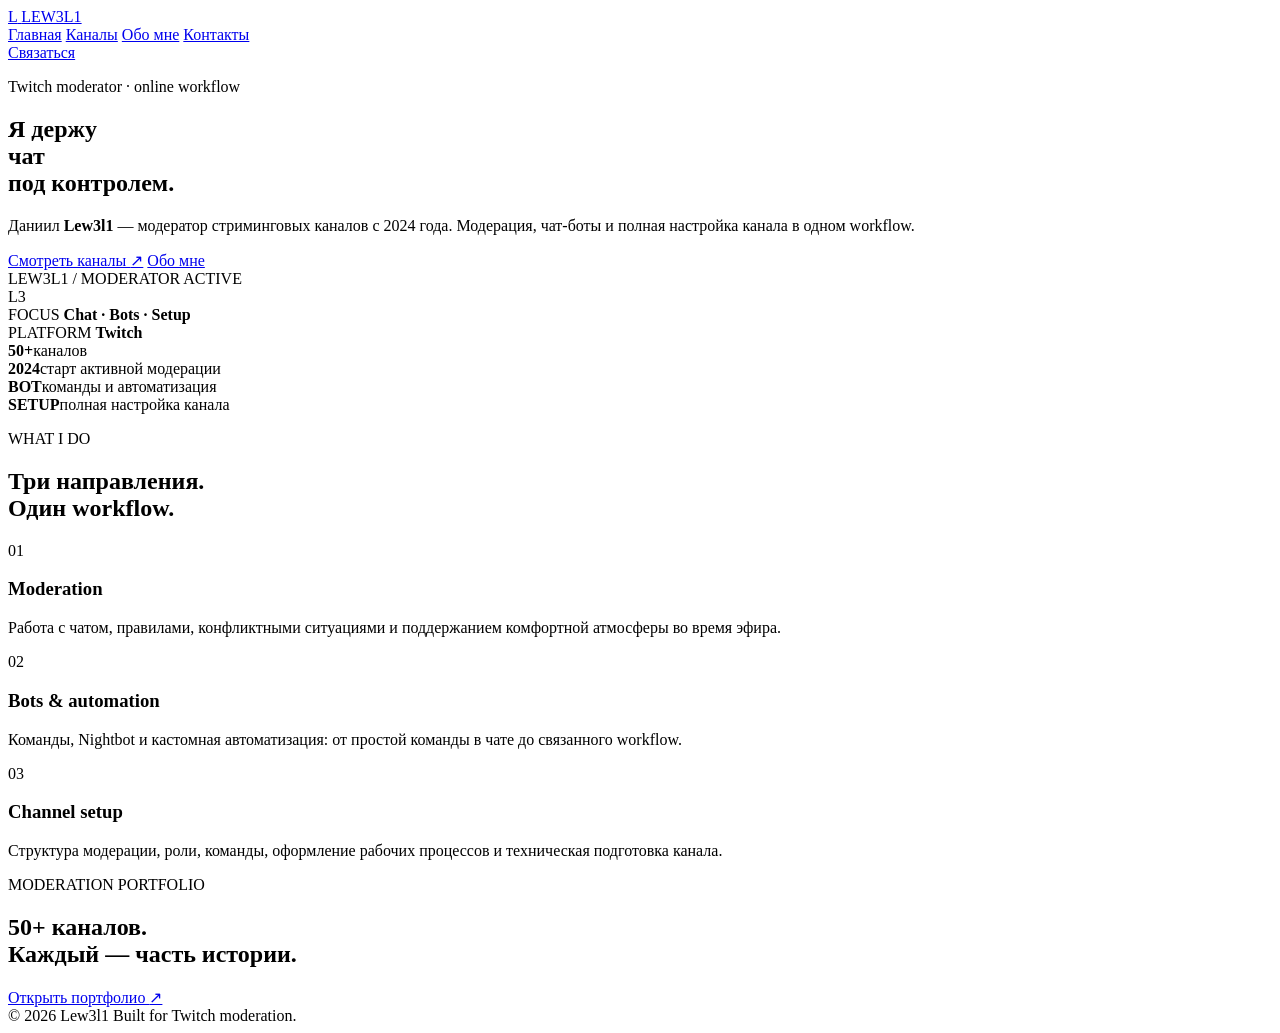
==== index.html @ bf0e307d "feat: create portfolio landing page" ====
<!doctype html>
<html lang="ru">
<head>
  <meta charset="utf-8">
  <meta name="viewport" content="width=device-width, initial-scale=1">
  <meta name="theme-color" content="#07090a">
  <meta name="description" content="Lew3l1 — модератор Twitch-каналов, работа с чат-ботами и полная настройка каналов.">
  <title>Lew3l1 — Stream Moderator</title>
  <link rel="stylesheet" href="css/variables.css">
  <link rel="stylesheet" href="css/base.css">
  <link rel="stylesheet" href="css/components.css">
  <link rel="stylesheet" href="css/pages.css">
  <link rel="stylesheet" href="css/responsive.css">
</head>
<body class="site-shell">
  <header class="site-header" data-reveal>
    <a class="brand" href="index.html" aria-label="Lew3l1 — главная">
      <span class="brand-mark" aria-hidden="true">L</span>
      <span>LEW3L1</span>
    </a>
    <nav class="nav" aria-label="Основная навигация">
      <a class="nav-link is-active" href="index.html">Главная</a>
      <a class="nav-link" href="channels.html">Каналы</a>
      <a class="nav-link" href="about.html">Обо мне</a>
      <a class="nav-link" href="contact.html">Контакты</a>
    </nav>
    <a class="button button-small button-solid" href="contact.html">Связаться</a>
  </header>

  <main>
    <section class="hero page-container">
      <div class="hero-copy" data-reveal>
        <p class="eyebrow"><span class="status-dot"></span> Twitch moderator · online workflow</p>
        <h1>Я держу<br><span class="muted">чат</span><br>под контролем.</h1>
        <p class="hero-lead">Даниил <strong>Lew3l1</strong> — модератор стриминговых каналов с 2024 года. Модерация, чат-боты и полная настройка канала в одном workflow.</p>
        <div class="hero-actions">
          <a class="button button-solid" href="channels.html">Смотреть каналы <span aria-hidden="true">↗</span></a>
          <a class="button button-glass" href="about.html">Обо мне</a>
        </div>
      </div>

      <div class="hero-visual" aria-label="Профиль Lew3l1" data-reveal>
        <div class="orb orb-a" aria-hidden="true"></div>
        <div class="orb orb-b" aria-hidden="true"></div>
        <div class="glass-profile">
          <div class="profile-topline">
            <span>LEW3L1 / MODERATOR</span>
            <span class="live-pill"><span class="status-dot"></span> ACTIVE</span>
          </div>
          <div class="profile-symbol" aria-hidden="true">L3</div>
          <div class="profile-meta">
            <div>
              <span class="meta-label">FOCUS</span>
              <strong>Chat · Bots · Setup</strong>
            </div>
            <div>
              <span class="meta-label">PLATFORM</span>
              <strong>Twitch</strong>
            </div>
          </div>
          <div class="signal-bars" aria-hidden="true"><i></i><i></i><i></i><i></i><i></i><i></i><i></i></div>
        </div>
      </div>
    </section>

    <section class="stats page-container" data-reveal aria-label="Ключевые показатели">
      <article class="stat-card"><strong>50+</strong><span>каналов</span></article>
      <article class="stat-card"><strong>2024</strong><span>старт активной модерации</span></article>
      <article class="stat-card"><strong>BOT</strong><span>команды и автоматизация</span></article>
      <article class="stat-card"><strong>SETUP</strong><span>полная настройка канала</span></article>
    </section>

    <section class="services page-container" data-reveal>
      <div class="section-heading">
        <p class="eyebrow">WHAT I DO</p>
        <h2>Три направления.<br><span class="muted">Один workflow.</span></h2>
      </div>
      <div class="service-grid">
        <article class="service-card">
          <span class="service-index">01</span>
          <h3>Moderation</h3>
          <p>Работа с чатом, правилами, конфликтными ситуациями и поддержанием комфортной атмосферы во время эфира.</p>
        </article>
        <article class="service-card">
          <span class="service-index">02</span>
          <h3>Bots & automation</h3>
          <p>Команды, Nightbot и кастомная автоматизация: от простой команды в чате до связанного workflow.</p>
        </article>
        <article class="service-card">
          <span class="service-index">03</span>
          <h3>Channel setup</h3>
          <p>Структура модерации, роли, команды, оформление рабочих процессов и техническая подготовка канала.</p>
        </article>
      </div>
    </section>

    <section class="closing page-container" data-reveal>
      <div>
        <p class="eyebrow">MODERATION PORTFOLIO</p>
        <h2>50+ каналов.<br>Каждый — часть истории.</h2>
      </div>
      <a class="button button-solid" href="channels.html">Открыть портфолио <span aria-hidden="true">↗</span></a>
    </section>
  </main>

  <footer class="site-footer page-container">
    <span>© 2026 Lew3l1</span>
    <span>Built for Twitch moderation.</span>
  </footer>
  <script src="js/app.js" defer></script>
</body>
</html>
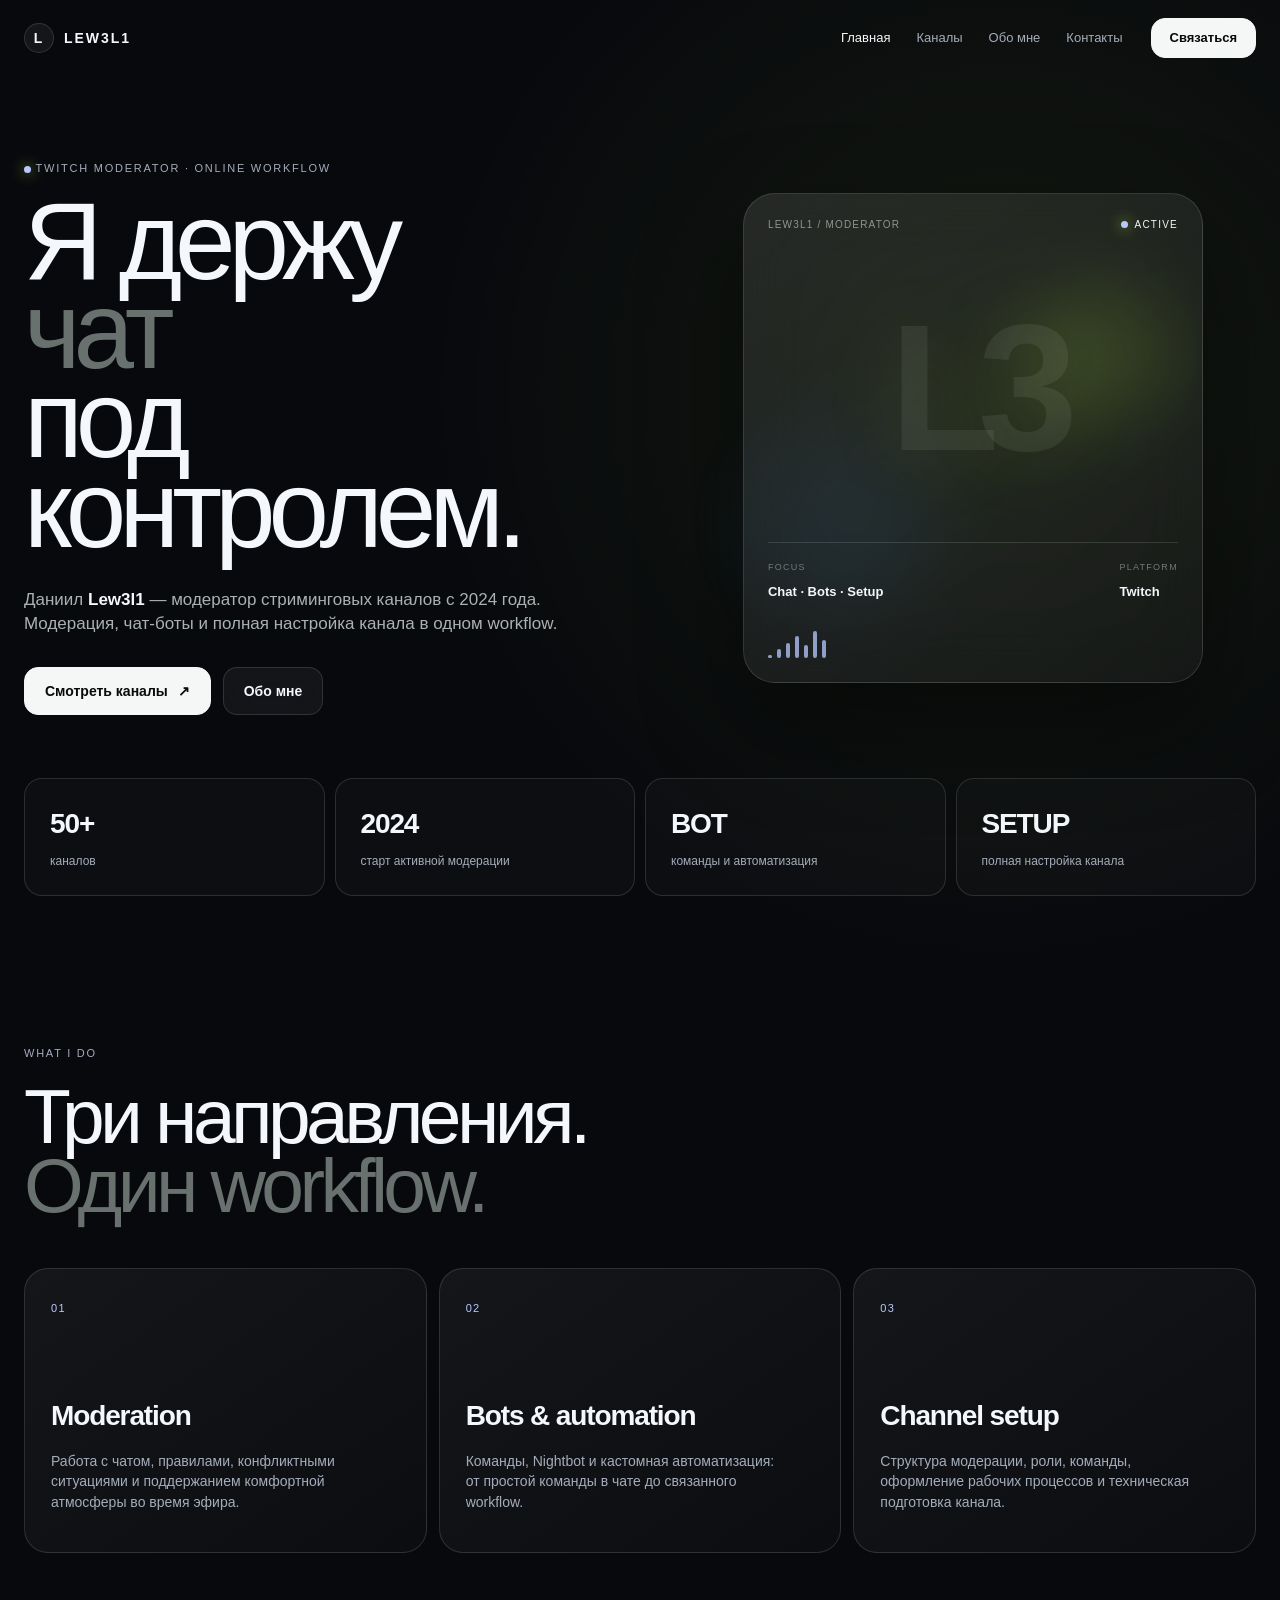
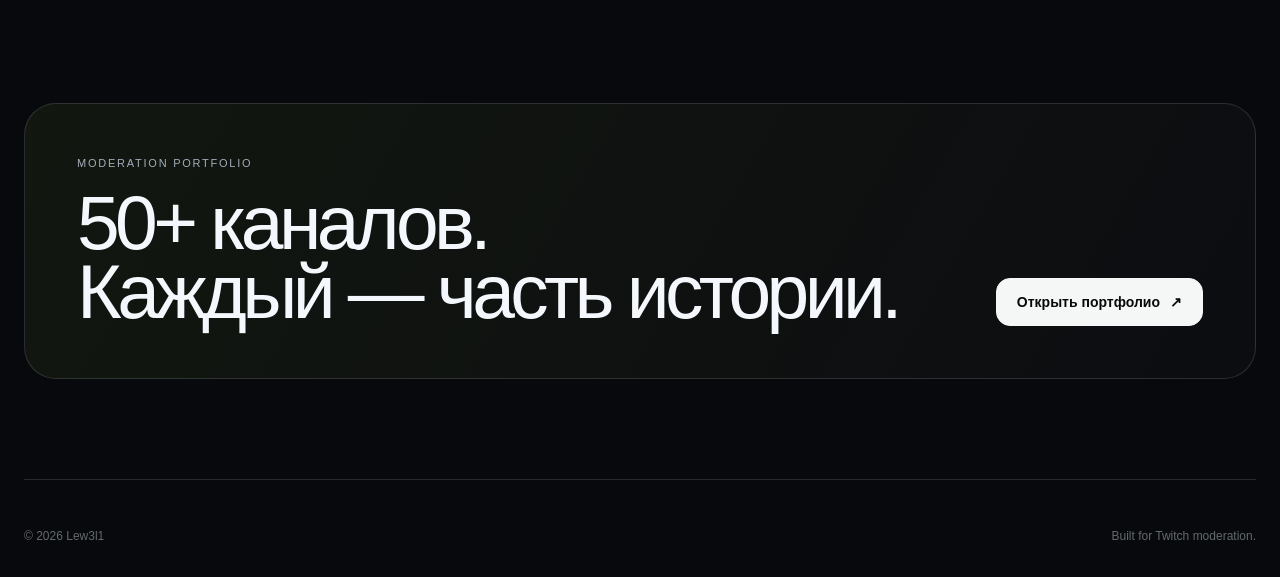
==== commit ed732d34: "feat: add global loader to landing page" ====
--- a/index.html
+++ b/index.html
@@ -11,8 +11,18 @@
   <link rel="stylesheet" href="css/components.css">
   <link rel="stylesheet" href="css/pages.css">
   <link rel="stylesheet" href="css/responsive.css">
+  <link rel="stylesheet" href="css/loader.css">
 </head>
 <body class="site-shell">
+  <div class="page-loader" id="pageLoader" role="status" aria-live="polite" aria-label="Загрузка страницы">
+    <div class="loader-inner">
+      <img class="loader-art" src="assets/loader.svg" alt="Lew3l1">
+      <div class="loader-wordmark">LEW3L1</div>
+      <div class="loader-status">initializing portfolio</div>
+      <div class="loader-progress" aria-hidden="true"><span></span></div>
+    </div>
+  </div>
+
   <header class="site-header" data-reveal>
     <a class="brand" href="index.html" aria-label="Lew3l1 — главная">
       <span class="brand-mark" aria-hidden="true">L</span>
@@ -49,14 +59,8 @@
           </div>
           <div class="profile-symbol" aria-hidden="true">L3</div>
           <div class="profile-meta">
-            <div>
-              <span class="meta-label">FOCUS</span>
-              <strong>Chat · Bots · Setup</strong>
-            </div>
-            <div>
-              <span class="meta-label">PLATFORM</span>
-              <strong>Twitch</strong>
-            </div>
+            <div><span class="meta-label">FOCUS</span><strong>Chat · Bots · Setup</strong></div>
+            <div><span class="meta-label">PLATFORM</span><strong>Twitch</strong></div>
           </div>
           <div class="signal-bars" aria-hidden="true"><i></i><i></i><i></i><i></i><i></i><i></i><i></i></div>
         </div>
@@ -71,42 +75,22 @@
     </section>
 
     <section class="services page-container" data-reveal>
-      <div class="section-heading">
-        <p class="eyebrow">WHAT I DO</p>
-        <h2>Три направления.<br><span class="muted">Один workflow.</span></h2>
-      </div>
+      <div class="section-heading"><p class="eyebrow">WHAT I DO</p><h2>Три направления.<br><span class="muted">Один workflow.</span></h2></div>
       <div class="service-grid">
-        <article class="service-card">
-          <span class="service-index">01</span>
-          <h3>Moderation</h3>
-          <p>Работа с чатом, правилами, конфликтными ситуациями и поддержанием комфортной атмосферы во время эфира.</p>
-        </article>
-        <article class="service-card">
-          <span class="service-index">02</span>
-          <h3>Bots & automation</h3>
-          <p>Команды, Nightbot и кастомная автоматизация: от простой команды в чате до связанного workflow.</p>
-        </article>
-        <article class="service-card">
-          <span class="service-index">03</span>
-          <h3>Channel setup</h3>
-          <p>Структура модерации, роли, команды, оформление рабочих процессов и техническая подготовка канала.</p>
-        </article>
+        <article class="service-card"><span class="service-index">01</span><h3>Moderation</h3><p>Работа с чатом, правилами, конфликтными ситуациями и поддержанием комфортной атмосферы во время эфира.</p></article>
+        <article class="service-card"><span class="service-index">02</span><h3>Bots & automation</h3><p>Команды, Nightbot и кастомная автоматизация: от простой команды в чате до связанного workflow.</p></article>
+        <article class="service-card"><span class="service-index">03</span><h3>Channel setup</h3><p>Структура модерации, роли, команды, оформление рабочих процессов и техническая подготовка канала.</p></article>
       </div>
     </section>
 
     <section class="closing page-container" data-reveal>
-      <div>
-        <p class="eyebrow">MODERATION PORTFOLIO</p>
-        <h2>50+ каналов.<br>Каждый — часть истории.</h2>
-      </div>
+      <div><p class="eyebrow">MODERATION PORTFOLIO</p><h2>50+ каналов.<br>Каждый — часть истории.</h2></div>
       <a class="button button-solid" href="channels.html">Открыть портфолио <span aria-hidden="true">↗</span></a>
     </section>
   </main>
 
-  <footer class="site-footer page-container">
-    <span>© 2026 Lew3l1</span>
-    <span>Built for Twitch moderation.</span>
-  </footer>
+  <footer class="site-footer page-container"><span>© 2026 Lew3l1</span><span>Built for Twitch moderation.</span></footer>
+  <script src="js/loader.js" defer></script>
   <script src="js/app.js" defer></script>
 </body>
 </html>
--- a/css/variables.css
+++ b/css/variables.css
@@ -0,0 +1,26 @@
+:root {
+  color-scheme: dark;
+  --bg: #08090d;
+  --bg-elevated: #0e1017;
+  --surface: rgba(236, 241, 248, .055);
+  --surface-strong: rgba(236, 241, 248, .095);
+  --line: rgba(220, 230, 242, .14);
+  --line-strong: rgba(220, 230, 242, .22);
+  --text: #f4f7fb;
+  --muted: #a3adba;
+  --accent: #b9c9ff;
+  --accent-strong: #d8e1ff;
+  --accent-soft: rgba(185, 201, 255, .13);
+  --accent-2: #c8b7ff;
+  --accent-2-soft: rgba(200, 183, 255, .12);
+  --success: #a9e7c7;
+  --success-soft: rgba(169, 231, 199, .11);
+  --warning: #e3d5a6;
+  --warning-soft: rgba(227, 213, 166, .12);
+  --danger: #ff879b;
+  --max: 1240px;
+  --radius-xl: 32px;
+  --radius-lg: 24px;
+  --radius-md: 18px;
+  --ease: cubic-bezier(.22,1,.36,1);
+}
--- a/css/base.css
+++ b/css/base.css
@@ -0,0 +1 @@
+*{box-sizing:border-box}html{scroll-behavior:smooth}body{margin:0;background:radial-gradient(circle at 78% 18%,rgba(184,255,61,.07),transparent 28%),var(--bg);color:var(--text);font-family:-apple-system,BlinkMacSystemFont,"SF Pro Display","Segoe UI",sans-serif;line-height:1.45;-webkit-font-smoothing:antialiased}a{color:inherit;text-decoration:none}button,input{font:inherit}.page-container{width:min(calc(100% - 48px),var(--max));margin-inline:auto}.site-shell{min-height:100vh;overflow-x:hidden}.site-header{position:relative;z-index:5;width:min(calc(100% - 48px),var(--max));margin:18px auto 0;display:flex;align-items:center;gap:28px}.brand{display:flex;align-items:center;gap:10px;font-size:14px;font-weight:750;letter-spacing:.14em}.brand-mark{display:grid;place-items:center;width:30px;height:30px;border:1px solid var(--line);border-radius:50%;background:var(--surface)}.nav{display:flex;gap:26px;margin-left:auto}.nav-link{font-size:13px;color:var(--muted);transition:color .25s var(--ease)}.nav-link:hover,.nav-link.is-active{color:var(--text)}.button{min-height:48px;padding:0 20px;border-radius:14px;border:1px solid var(--line);display:inline-flex;align-items:center;justify-content:center;gap:10px;font-size:14px;font-weight:650;transition:transform .25s var(--ease),background .25s var(--ease),border-color .25s var(--ease)}.button:hover{transform:translateY(-2px)}.button-small{min-height:40px;padding-inline:18px;font-size:13px}.button-solid{background:#f5f7f6;color:#080909;border-color:#f5f7f6}.button-glass{background:rgba(255,255,255,.05);backdrop-filter:blur(18px)}.button:focus-visible,.nav-link:focus-visible,.brand:focus-visible{outline:2px solid var(--accent);outline-offset:4px}.eyebrow{font-size:11px;letter-spacing:.16em;text-transform:uppercase;color:var(--muted);margin:0 0 20px}.status-dot{display:inline-block;width:7px;height:7px;border-radius:50%;background:var(--accent);box-shadow:0 0 14px rgba(184,255,61,.8);vertical-align:middle}.muted{color:#69716f}.site-footer{display:flex;justify-content:space-between;padding:48px 0 32px;color:#626b69;font-size:12px;border-top:1px solid var(--line);margin-top:100px}.reveal{opacity:0;transform:translateY(18px);transition:opacity .7s var(--ease),transform .7s var(--ease)}.reveal.is-visible{opacity:1;transform:none}
--- a/css/components.css
+++ b/css/components.css
@@ -0,0 +1 @@
+.hero{min-height:720px;display:grid;grid-template-columns:1.05fr .95fr;align-items:center;gap:40px;padding-top:40px}.hero h1{font-size:clamp(64px,8.5vw,128px);line-height:.82;letter-spacing:-.065em;font-weight:500;margin:0 0 34px}.hero-lead{max-width:560px;color:#aab2b0;font-size:17px}.hero-lead strong{color:var(--text)}.hero-actions{display:flex;gap:12px;margin-top:30px}.hero-visual{min-height:510px;position:relative;display:grid;place-items:center}.glass-profile{position:relative;width:min(100%,460px);padding:24px;border:1px solid rgba(255,255,255,.13);border-radius:var(--radius-xl);background:linear-gradient(145deg,rgba(255,255,255,.10),rgba(255,255,255,.035));backdrop-filter:blur(30px);box-shadow:0 40px 100px rgba(0,0,0,.42);overflow:hidden}.profile-topline,.profile-meta{display:flex;justify-content:space-between;gap:16px}.profile-topline{font-size:10px;letter-spacing:.12em;color:#8d9694}.live-pill{color:var(--text);display:flex;align-items:center;gap:7px}.profile-symbol{height:310px;display:grid;place-items:center;font-size:180px;letter-spacing:-.12em;font-weight:800;color:rgba(255,255,255,.07);text-shadow:0 0 80px rgba(184,255,61,.13)}.profile-meta{border-top:1px solid var(--line);padding-top:18px}.meta-label{display:block;font-size:9px;letter-spacing:.14em;color:#727b79;margin-bottom:5px}.profile-meta strong{font-size:13px}.signal-bars{display:flex;align-items:flex-end;gap:5px;height:34px;margin-top:22px}.signal-bars i{display:block;width:4px;border-radius:10px;background:var(--accent);opacity:.75}.signal-bars i:nth-child(1){height:10%}.signal-bars i:nth-child(2){height:28%}.signal-bars i:nth-child(3){height:45%}.signal-bars i:nth-child(4){height:65%}.signal-bars i:nth-child(5){height:40%}.signal-bars i:nth-child(6){height:80%}.signal-bars i:nth-child(7){height:55%}.orb{position:absolute;border-radius:50%;filter:blur(1px);pointer-events:none}.orb-a{width:220px;height:220px;right:8%;top:12%;background:radial-gradient(circle,rgba(184,255,61,.18),transparent 68%)}.orb-b{width:300px;height:300px;left:0;bottom:4%;background:radial-gradient(circle,rgba(65,154,255,.10),transparent 70%)}.stats{display:grid;grid-template-columns:repeat(4,1fr);gap:10px}.stat-card{padding:25px;border:1px solid var(--line);border-radius:var(--radius-md);background:rgba(255,255,255,.025)}.stat-card strong{display:block;font-size:28px;letter-spacing:-.04em}.stat-card span{display:block;color:var(--muted);font-size:12px;margin-top:8px}.services{padding-top:150px}.section-heading h2,.closing h2{font-size:clamp(46px,6vw,82px);line-height:.9;letter-spacing:-.06em;font-weight:500;margin:0}.service-grid{display:grid;grid-template-columns:repeat(3,1fr);gap:12px;margin-top:48px}.service-card{min-height:270px;padding:26px;border:1px solid var(--line);border-radius:var(--radius-lg);background:linear-gradient(145deg,rgba(255,255,255,.055),rgba(255,255,255,.018));transition:transform .35s var(--ease),border-color .35s var(--ease)}.service-card:hover{transform:translateY(-6px);border-color:rgba(184,255,61,.3)}.service-index{font-size:11px;color:var(--accent);letter-spacing:.12em}.service-card h3{font-size:28px;font-weight:550;letter-spacing:-.04em;margin:78px 0 12px}.service-card p{font-size:14px;color:var(--muted);max-width:320px}.closing{margin-top:150px;padding:52px;border:1px solid var(--line);border-radius:var(--radius-xl);background:linear-gradient(120deg,rgba(184,255,61,.06),rgba(255,255,255,.02));display:flex;align-items:flex-end;justify-content:space-between;gap:30px}.closing .eyebrow{margin-bottom:16px}
--- a/css/pages.css
+++ b/css/pages.css
@@ -0,0 +1,4 @@
+.page-hero{padding:130px 0 70px}.page-hero h1{font-size:clamp(60px,9vw,120px);line-height:.84;letter-spacing:-.07em;font-weight:500;margin:0;max-width:900px}.page-hero p{max-width:650px;color:var(--muted);font-size:17px;line-height:1.65;margin:28px 0 0}.portfolio-overview{display:grid;grid-template-columns:repeat(3,1fr);gap:12px;margin-bottom:24px}.portfolio-overview>div{padding:20px 22px;border:1px solid var(--line);border-radius:var(--radius-lg);background:rgba(236,241,248,.03)}.portfolio-overview strong{display:block;font-size:28px;letter-spacing:-.04em}.portfolio-overview span{display:block;margin-top:5px;color:var(--muted);font-size:12px}.channel-toolbar{display:flex;align-items:center;justify-content:space-between;gap:16px;margin-bottom:20px}.filter-row{display:flex;gap:8px;flex-wrap:wrap}.filter-button{border:1px solid var(--line);background:rgba(236,241,248,.035);color:var(--muted);border-radius:999px;padding:10px 16px;cursor:pointer;min-height:42px;transition:background .2s var(--ease),color .2s var(--ease),border-color .2s var(--ease)}.filter-button:hover,.filter-button:focus-visible{border-color:rgba(185,201,255,.34);color:var(--text)}.filter-button.is-active,.filter-button[aria-pressed="true"]{background:var(--accent);color:#10131b;border-color:var(--accent)}.search-wrap{display:block;width:min(100%,360px)}.channel-grid{display:grid;grid-template-columns:repeat(3,1fr);gap:14px}.channel-card{position:relative;overflow:hidden;padding:22px;border:1px solid var(--line);border-radius:var(--radius-lg);background:linear-gradient(145deg,rgba(236,241,248,.065),rgba(200,183,255,.035));min-height:345px;display:flex;flex-direction:column;transition:transform .3s var(--ease),border-color .3s var(--ease),background .3s var(--ease)}.channel-card:hover{transform:translateY(-4px);border-color:rgba(185,201,255,.3);background:linear-gradient(145deg,rgba(236,241,248,.08),rgba(200,183,255,.05))}.channel-card:focus-within{border-color:rgba(185,201,255,.42)}.channel-card-top{display:flex;align-items:center;gap:14px}.channel-avatar{width:58px;height:58px;flex:0 0 58px;border-radius:18px;overflow:hidden;background:linear-gradient(145deg,rgba(185,201,255,.18),rgba(200,183,255,.14));display:grid;place-items:center}.channel-avatar-image{display:block;width:100%;height:100%;object-fit:cover}.channel-avatar-fallback{font-size:14px;font-weight:700;letter-spacing:.08em;color:var(--text)}.channel-name{min-width:0}.channel-name strong{display:block;font-size:17px;white-space:nowrap;overflow:hidden;text-overflow:ellipsis}.channel-name span{display:flex;align-items:center;gap:6px;font-size:12px;color:var(--muted)}.channel-verification{font-size:10px}.channel-verification.verified{color:var(--success)}.channel-status{margin-left:auto;flex:0 0 auto;font-size:9px;letter-spacing:.12em;padding:7px 9px;border-radius:999px;background:rgba(236,241,248,.06);color:var(--muted)}.channel-status.status-active{background:var(--success-soft);color:var(--success)}.channel-status.status-former{background:rgba(236,241,248,.06);color:var(--muted)}.channel-status.status-verify{background:var(--warning-soft);color:var(--warning)}.channel-card-body{margin-top:auto;padding-top:30px}.channel-meta-grid{display:grid;grid-template-columns:1fr 1fr;gap:12px;padding-bottom:22px;border-bottom:1px solid var(--line)}.channel-meta-grid span,.channel-description-block>span{display:block;margin-bottom:7px;color:var(--muted);font-size:9px;letter-spacing:.14em}.channel-meta-grid strong{font-size:14px}.channel-description-block{padding:20px 0 4px}.channel-description-block p{margin:0;color:var(--muted);font-size:13px;line-height:1.6;min-height:42px}.channel-status-note{display:block;max-width:100%;margin-top:14px;font-size:11px;line-height:1.5;color:var(--muted)}.channel-status-note.status-active{color:var(--success)}.channel-status-note.status-verify{color:var(--warning)}.channel-card-footer{display:flex;justify-content:space-between;align-items:center;gap:12px;margin-top:22px;padding-top:16px;border-top:1px solid var(--line);color:var(--muted);font-size:12px}.channel-link{font-size:13px;font-weight:650;color:var(--text)}.channel-link:hover{color:var(--accent-strong)}.empty-state{display:grid;gap:7px;place-items:center;min-height:180px;padding:50px;text-align:center;border:1px dashed var(--line);border-radius:var(--radius-lg);color:var(--muted);grid-column:1/-1}.empty-state strong{color:var(--text);font-size:17px}.about-grid,.contact-grid{display:grid;grid-template-columns:1fr 1fr;gap:12px}.glass-block{padding:34px;border:1px solid var(--line);border-radius:var(--radius-lg);background:linear-gradient(145deg,rgba(236,241,248,.05),rgba(200,183,255,.025))}.glass-block h2{font-size:38px;letter-spacing:-.05em;margin:0 0 18px;font-weight:500}.glass-block p{color:var(--muted);font-size:15px;line-height:1.7}.timeline{display:grid;gap:0}.timeline-item{display:grid;grid-template-columns:100px 1fr;gap:20px;padding:22px 0;border-top:1px solid var(--line)}.timeline-item strong{font-size:14px}.timeline-item p{margin:0;color:var(--muted);font-size:14px}.timeline-item-afk{background:linear-gradient(90deg,transparent,rgba(200,183,255,.04),transparent)}.timeline-item-afk b{color:var(--accent-strong);font-weight:650}.status-note-grid{display:grid;grid-template-columns:repeat(3,1fr);gap:12px}.status-note-grid h3{font-size:22px;letter-spacing:-.035em;margin:10px 0 8px}.status-note-grid p{margin:0}.contact-card{padding:34px;border:1px solid var(--line);border-radius:var(--radius-lg);background:linear-gradient(145deg,rgba(236,241,248,.06),rgba(200,183,255,.03))}.contact-list{display:grid;gap:10px;margin-top:25px}.contact-item{display:flex;align-items:center;justify-content:space-between;padding:17px;border:1px solid var(--line);border-radius:15px}.contact-item span{color:var(--muted);font-size:13px}.contact-item strong{font-size:14px}.search{width:100%;background:rgba(236,241,248,.04);border:1px solid var(--line);border-radius:999px;color:var(--text);padding:11px 16px;outline:none}.search:focus{border-color:rgba(185,201,255,.45);box-shadow:0 0 0 4px rgba(185,201,255,.08)}
+@media (max-width:900px){.channel-grid{grid-template-columns:repeat(2,1fr)}.portfolio-overview{grid-template-columns:1fr 1fr}.portfolio-overview>div:last-child{grid-column:1/-1}.channel-toolbar{align-items:stretch;flex-direction:column}.search-wrap{width:100%}.status-note-grid{grid-template-columns:1fr 1fr}.status-note-grid>article:last-child{grid-column:1/-1}}
+@media (max-width:620px){.page-hero{padding:105px 0 50px}.page-hero h1{font-size:clamp(48px,15vw,78px)}.channel-grid{grid-template-columns:1fr}.portfolio-overview{grid-template-columns:1fr}.portfolio-overview>div:last-child{grid-column:auto}.channel-card{min-height:325px}.channel-meta-grid{gap:8px}.channel-toolbar{margin-bottom:14px}.status-note-grid{grid-template-columns:1fr}.status-note-grid>article:last-child{grid-column:auto}}
+@media (prefers-reduced-motion:reduce){.channel-card,.filter-button{transition:none}}
--- a/css/responsive.css
+++ b/css/responsive.css
@@ -0,0 +1 @@
+@media (max-width:900px){.hero{grid-template-columns:1fr;min-height:auto;padding:90px 0 80px}.hero-visual{min-height:430px}.channel-grid,.service-grid{grid-template-columns:repeat(2,1fr)}.stats{grid-template-columns:repeat(2,1fr)}.about-grid,.contact-grid{grid-template-columns:1fr}.search{margin-left:0;width:100%}}@media (max-width:640px){.page-container,.site-header{width:min(calc(100% - 28px),var(--max))}.site-header{gap:14px;flex-wrap:wrap}.nav{order:3;width:100%;justify-content:space-between;gap:10px}.nav-link{font-size:12px}.site-header>.button{margin-left:auto}.hero h1{font-size:clamp(56px,18vw,82px)}.hero-lead{font-size:15px}.hero-actions{flex-direction:column}.button{width:100%}.hero-visual{min-height:360px}.glass-profile{padding:18px}.profile-symbol{height:220px;font-size:120px}.stats,.channel-grid,.service-grid{grid-template-columns:1fr}.stat-card{padding:20px}.services,.closing{margin-top:90px;padding-top:90px}.closing{padding:28px;align-items:flex-start;flex-direction:column}.page-hero{padding:90px 0 48px}.page-hero h1{font-size:clamp(54px,17vw,82px)}.timeline-item{grid-template-columns:70px 1fr}.site-footer{margin-top:70px;flex-direction:column;gap:8px}}@media (prefers-reduced-motion:reduce){html{scroll-behavior:auto}.reveal,.button,.service-card,.channel-card{transition:none}.orb{display:none}}
--- a/css/loader.css
+++ b/css/loader.css
@@ -0,0 +1 @@
+.page-loader{position:fixed;inset:0;z-index:9999;display:grid;place-items:center;background:radial-gradient(circle at 50% 45%,rgba(185,201,255,.08),transparent 32%),radial-gradient(circle at 50% 55%,rgba(200,183,255,.06),transparent 42%),rgba(7,9,12,.98);backdrop-filter:blur(22px);transition:opacity .5s var(--ease),visibility .5s var(--ease)}.page-loader.is-hidden{opacity:0;visibility:hidden;pointer-events:none}.loader-inner{width:min(42vw,250px);display:grid;place-items:center;text-align:center}.loader-art{width:min(32vw,150px);max-width:150px;filter:drop-shadow(0 18px 42px rgba(185,201,255,.14));animation:loaderFloat 2.6s ease-in-out infinite}.loader-wordmark{margin-top:18px;font-size:12px;font-weight:700;letter-spacing:.28em;color:var(--text)}.loader-status{margin-top:7px;font-size:10px;letter-spacing:.15em;text-transform:uppercase;color:var(--muted)}.loader-progress{width:100%;height:2px;margin-top:22px;overflow:hidden;border-radius:999px;background:rgba(236,241,248,.08)}.loader-progress span{display:block;width:42%;height:100%;border-radius:inherit;background:linear-gradient(90deg,#b9c9ff,#c8b7ff);animation:loaderProgress 1.3s ease-in-out infinite}.no-js .page-loader{display:none}@keyframes loaderFloat{0%,100%{transform:translateY(0) scale(1)}50%{transform:translateY(-7px) scale(1.02)}}@keyframes loaderProgress{0%{transform:translateX(-120%)}100%{transform:translateX(320%)}}@media (prefers-reduced-motion:reduce){.loader-art,.loader-progress span{animation:none}.loader-progress span{width:100%}.page-loader{transition:none}}
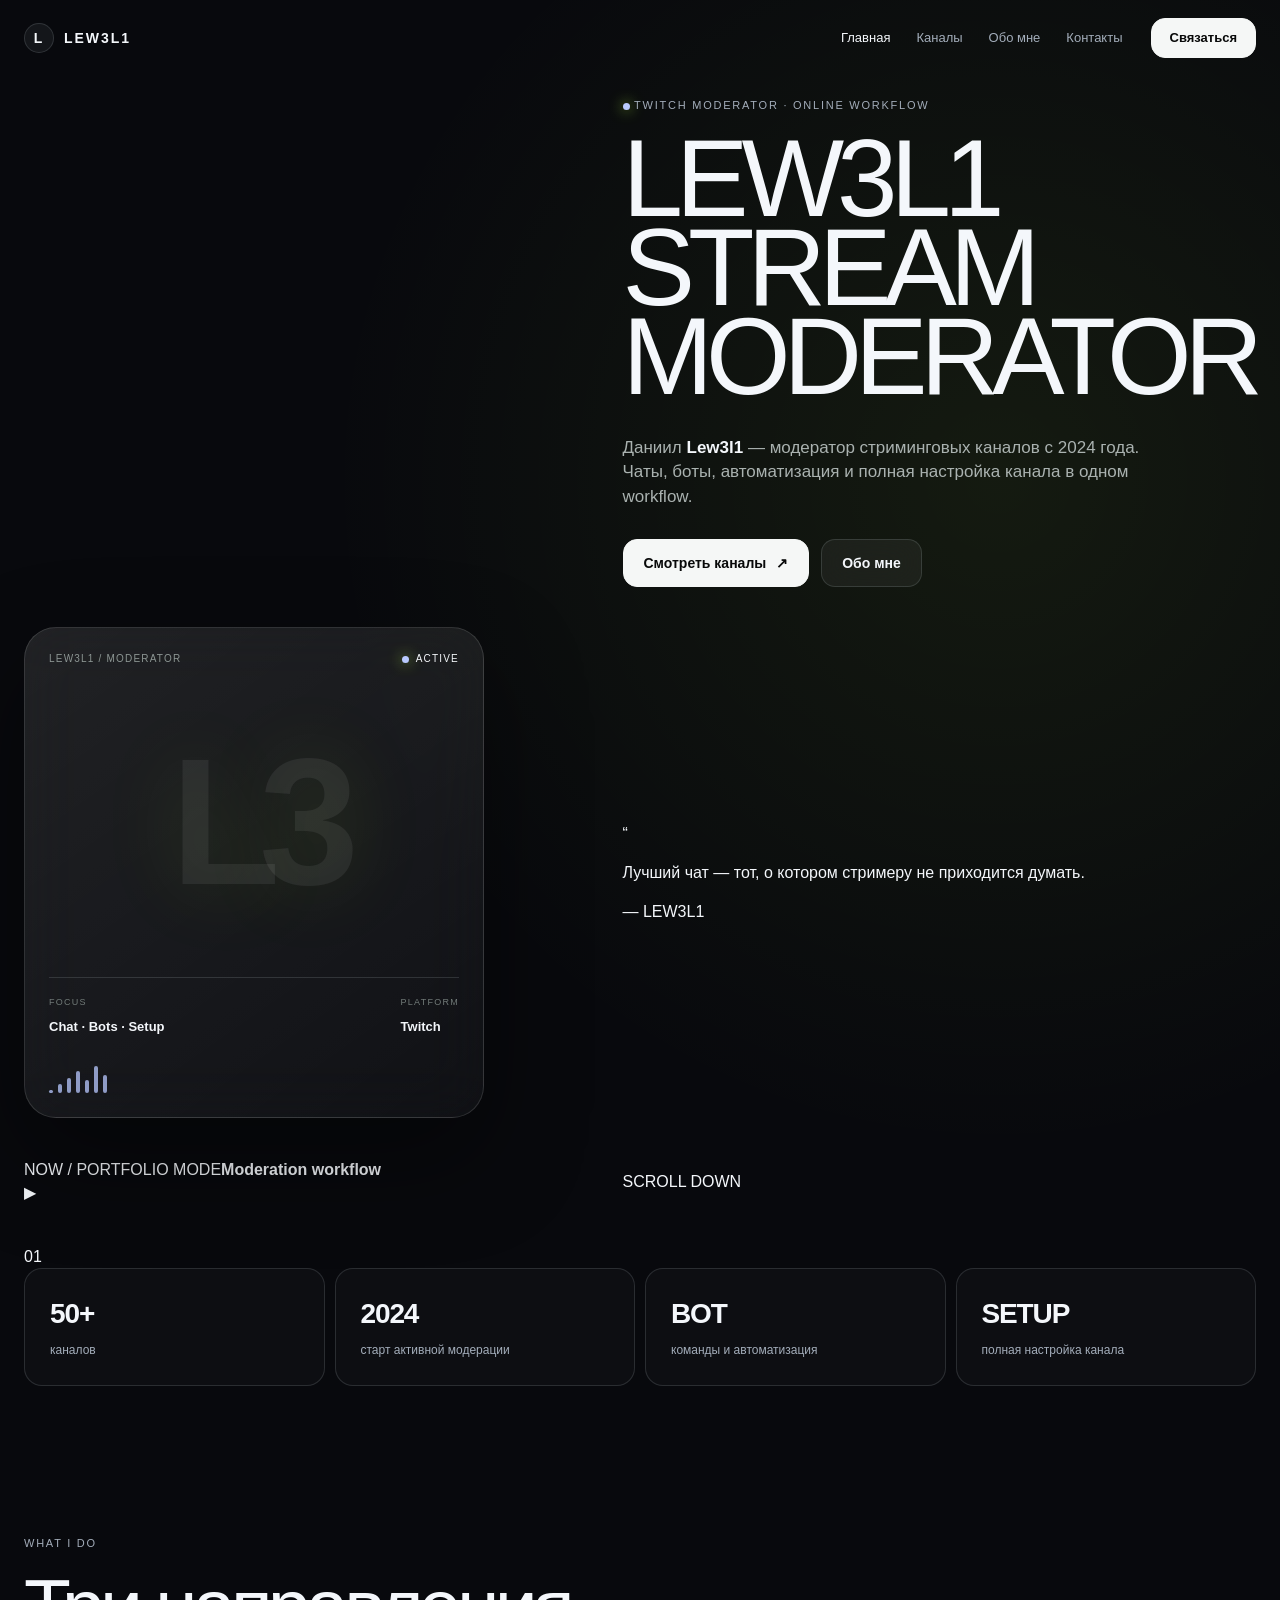
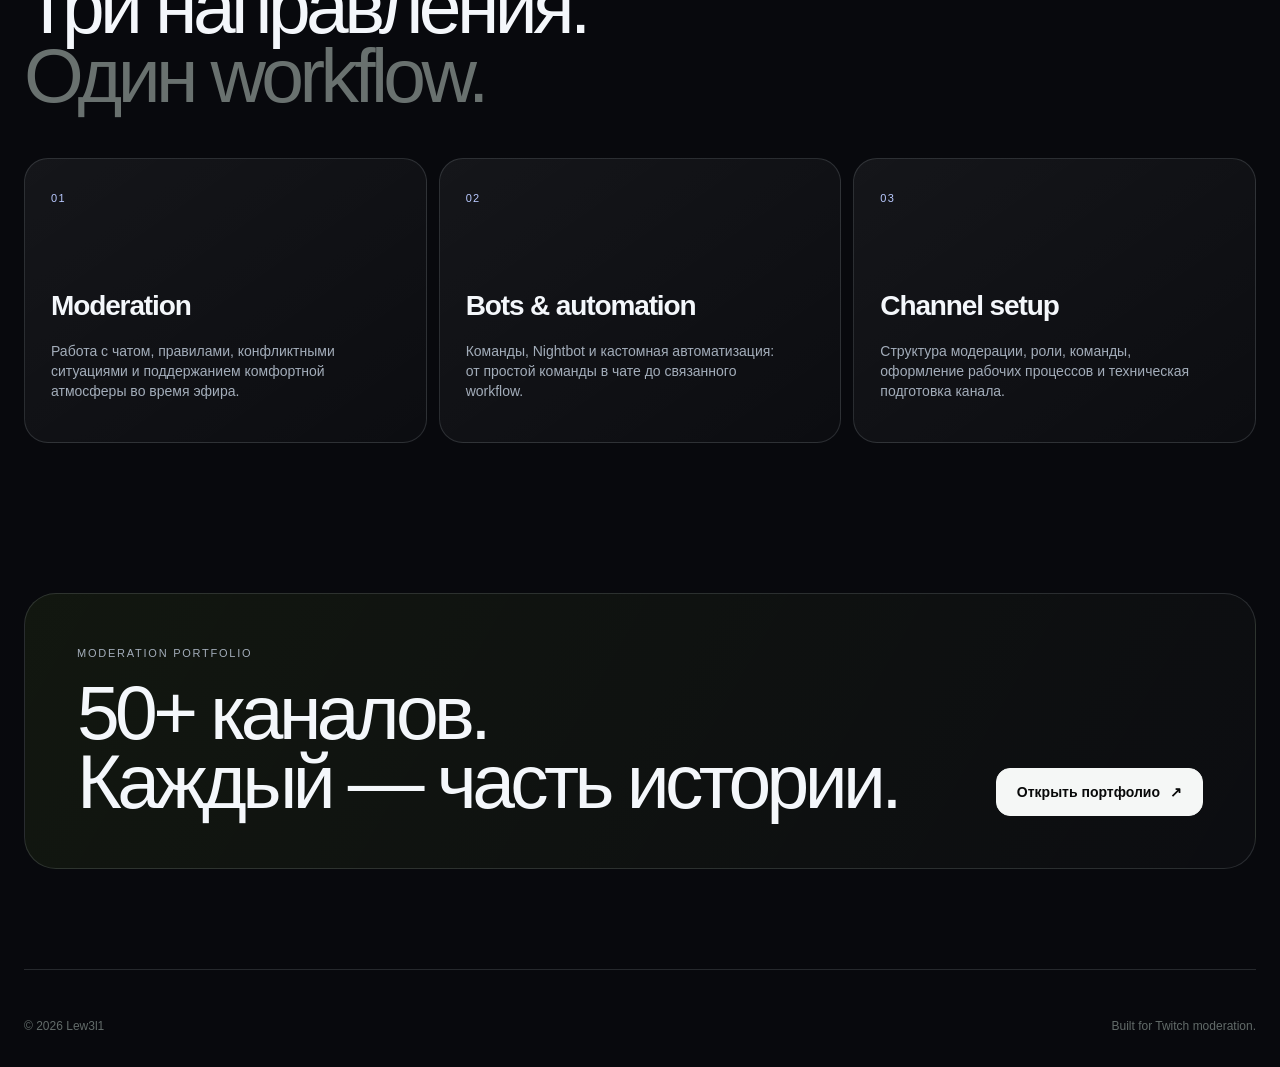
==== commit 5bf17b2d: "feat: redesign hero with parallax media aesthetic" ====
--- a/index.html
+++ b/index.html
@@ -3,7 +3,7 @@
 <head>
   <meta charset="utf-8">
   <meta name="viewport" content="width=device-width, initial-scale=1">
-  <meta name="theme-color" content="#07090a">
+  <meta name="theme-color" content="#08090d">
   <meta name="description" content="Lew3l1 — модератор Twitch-каналов, работа с чат-ботами и полная настройка каналов.">
   <title>Lew3l1 — Stream Moderator</title>
   <link rel="stylesheet" href="css/variables.css">
@@ -13,7 +13,7 @@
   <link rel="stylesheet" href="css/responsive.css">
   <link rel="stylesheet" href="css/loader.css">
 </head>
-<body class="site-shell">
+<body class="site-shell home-page">
   <div class="page-loader" id="pageLoader" role="status" aria-live="polite" aria-label="Загрузка страницы">
     <div class="loader-inner">
       <img class="loader-art" src="assets/loader.svg" alt="Lew3l1">
@@ -23,11 +23,8 @@
     </div>
   </div>
 
-  <header class="site-header" data-reveal>
-    <a class="brand" href="index.html" aria-label="Lew3l1 — главная">
-      <span class="brand-mark" aria-hidden="true">L</span>
-      <span>LEW3L1</span>
-    </a>
+  <header class="site-header hero-chrome" data-reveal>
+    <a class="brand" href="index.html" aria-label="Lew3l1 — главная"><span class="brand-mark" aria-hidden="true">L</span><span>LEW3L1</span></a>
     <nav class="nav" aria-label="Основная навигация">
       <a class="nav-link is-active" href="index.html">Главная</a>
       <a class="nav-link" href="channels.html">Каналы</a>
@@ -39,32 +36,53 @@
 
   <main>
     <section class="hero page-container">
+      <div class="hero-scene" aria-hidden="true">
+        <div class="scene-grid scene-grid-back" data-parallax="0.08"></div>
+        <div class="scene-mist scene-mist-a" data-parallax="0.12"></div>
+        <div class="scene-mist scene-mist-b" data-parallax="0.18"></div>
+        <div class="scene-horizon" data-parallax="0.22"></div>
+        <div class="scene-crystal scene-crystal-main" data-parallax="0.34"><span></span></div>
+        <div class="scene-crystal scene-crystal-small scene-crystal-one" data-parallax="0.55"></div>
+        <div class="scene-crystal scene-crystal-small scene-crystal-two" data-parallax="0.72"></div>
+        <div class="scene-orbit orbit-a" data-parallax="0.42"></div>
+        <div class="scene-orbit orbit-b" data-parallax="0.55"></div>
+        <div class="scene-star star-one"></div><div class="scene-star star-two"></div><div class="scene-star star-three"></div><div class="scene-star star-four"></div>
+      </div>
+
       <div class="hero-copy" data-reveal>
         <p class="eyebrow"><span class="status-dot"></span> Twitch moderator · online workflow</p>
-        <h1>Я держу<br><span class="muted">чат</span><br>под контролем.</h1>
-        <p class="hero-lead">Даниил <strong>Lew3l1</strong> — модератор стриминговых каналов с 2024 года. Модерация, чат-боты и полная настройка канала в одном workflow.</p>
+        <h1>LEW3L1<br><span class="hero-role">STREAM MODERATOR</span></h1>
+        <p class="hero-lead">Даниил <strong>Lew3l1</strong> — модератор стриминговых каналов с 2024 года. Чаты, боты, автоматизация и полная настройка канала в одном workflow.</p>
         <div class="hero-actions">
           <a class="button button-solid" href="channels.html">Смотреть каналы <span aria-hidden="true">↗</span></a>
           <a class="button button-glass" href="about.html">Обо мне</a>
         </div>
       </div>
 
-      <div class="hero-visual" aria-label="Профиль Lew3l1" data-reveal>
-        <div class="orb orb-a" aria-hidden="true"></div>
-        <div class="orb orb-b" aria-hidden="true"></div>
-        <div class="glass-profile">
-          <div class="profile-topline">
-            <span>LEW3L1 / MODERATOR</span>
-            <span class="live-pill"><span class="status-dot"></span> ACTIVE</span>
-          </div>
-          <div class="profile-symbol" aria-hidden="true">L3</div>
-          <div class="profile-meta">
-            <div><span class="meta-label">FOCUS</span><strong>Chat · Bots · Setup</strong></div>
-            <div><span class="meta-label">PLATFORM</span><strong>Twitch</strong></div>
-          </div>
-          <div class="signal-bars" aria-hidden="true"><i></i><i></i><i></i><i></i><i></i><i></i><i></i></div>
+      <aside class="glass-profile hero-floating-card" data-reveal data-parallax="0.13" aria-label="Профиль Lew3l1">
+        <div class="profile-topline"><span>LEW3L1 / MODERATOR</span><span class="live-pill"><span class="status-dot"></span> ACTIVE</span></div>
+        <div class="profile-symbol" aria-hidden="true">L3</div>
+        <div class="profile-meta">
+          <div><span class="meta-label">FOCUS</span><strong>Chat · Bots · Setup</strong></div>
+          <div><span class="meta-label">PLATFORM</span><strong>Twitch</strong></div>
         </div>
+        <div class="signal-bars" aria-hidden="true"><i></i><i></i><i></i><i></i><i></i><i></i><i></i></div>
+      </aside>
+
+      <aside class="hero-quote glass-mini-card" data-reveal data-parallax="0.25">
+        <span class="quote-mark">“</span>
+        <p>Лучший чат — тот, о котором стримеру не приходится думать.</p>
+        <span class="quote-author">— LEW3L1</span>
+      </aside>
+
+      <div class="hero-media-dock glass-mini-card" data-reveal data-parallax="0.19" aria-label="Media dock">
+        <div class="media-thumb"><span></span></div>
+        <div class="media-copy"><span>NOW / PORTFOLIO MODE</span><strong>Moderation workflow</strong></div>
+        <span class="media-play" aria-hidden="true">▶</span>
       </div>
+
+      <div class="hero-scroll-hint" aria-hidden="true"><span>SCROLL DOWN</span><i></i></div>
+      <div class="hero-index" aria-hidden="true"><span>01</span><b></b></div>
     </section>
 
     <section class="stats page-container" data-reveal aria-label="Ключевые показатели">
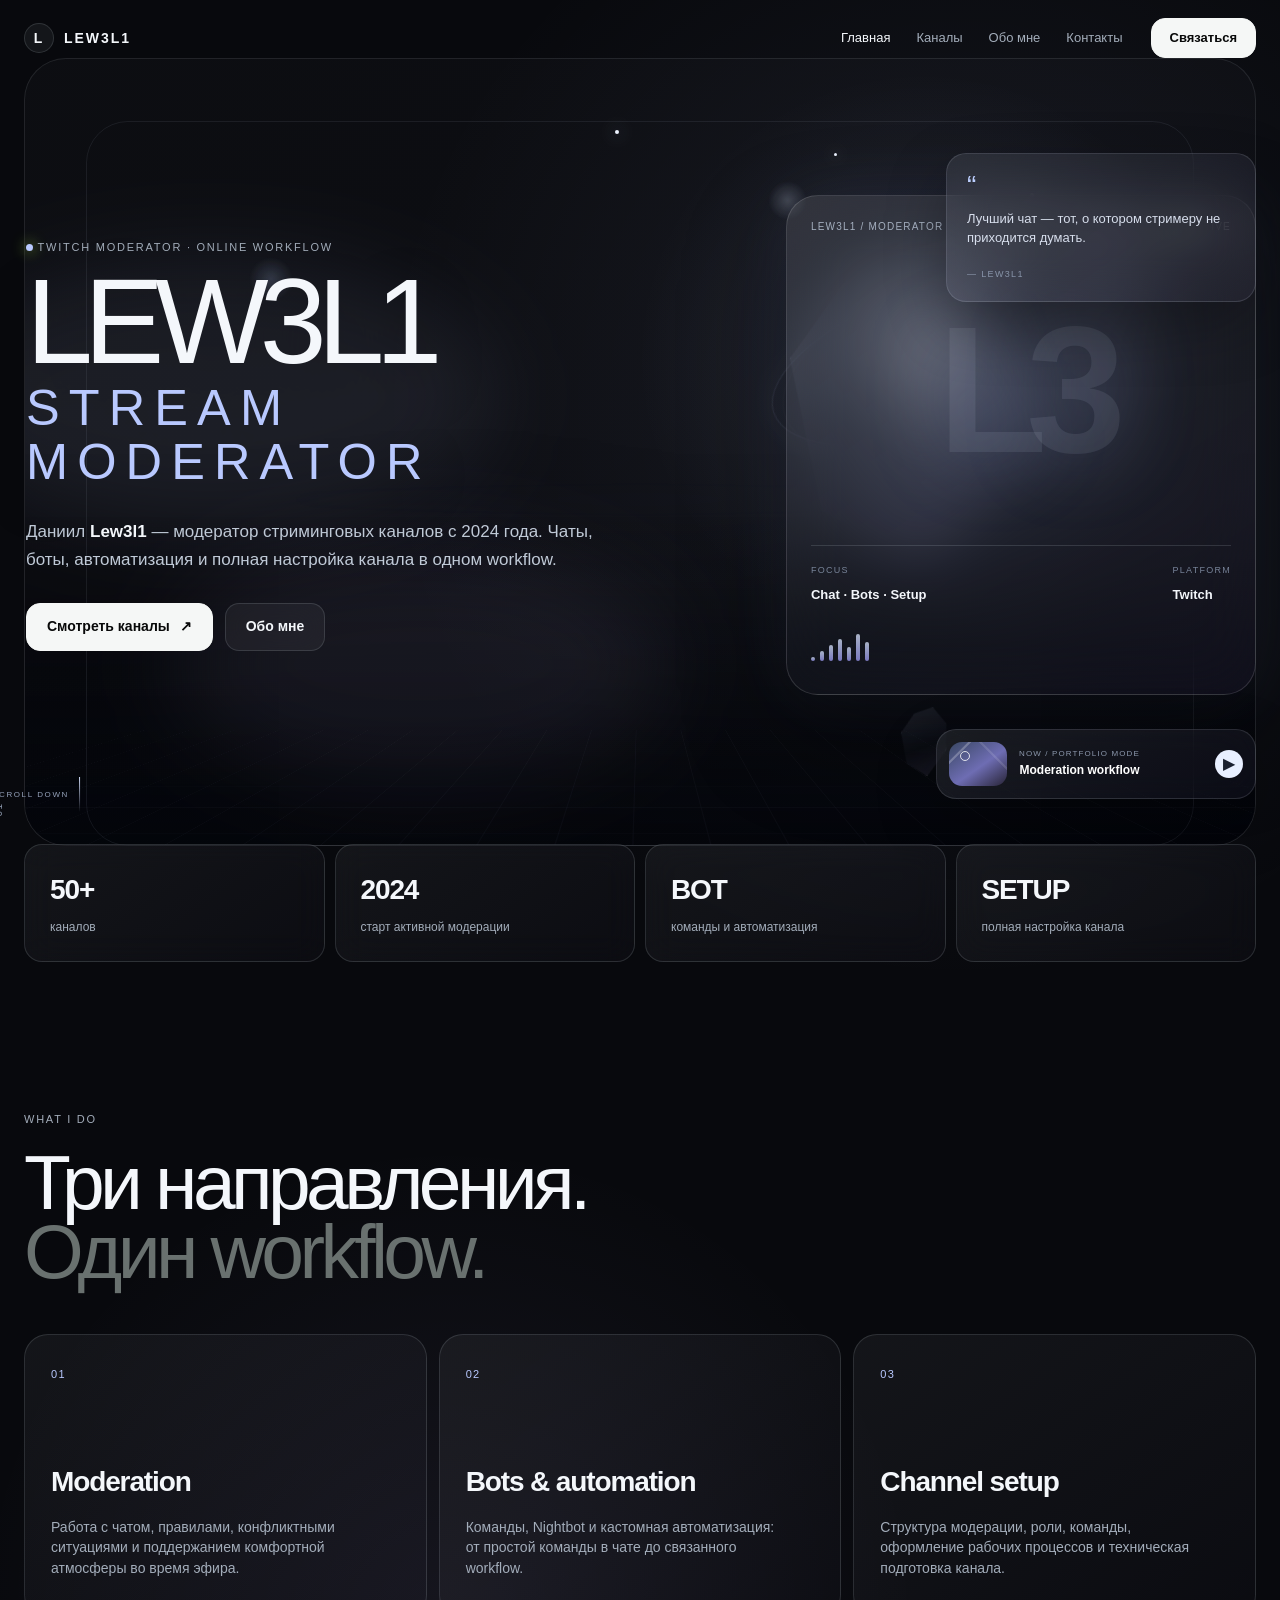
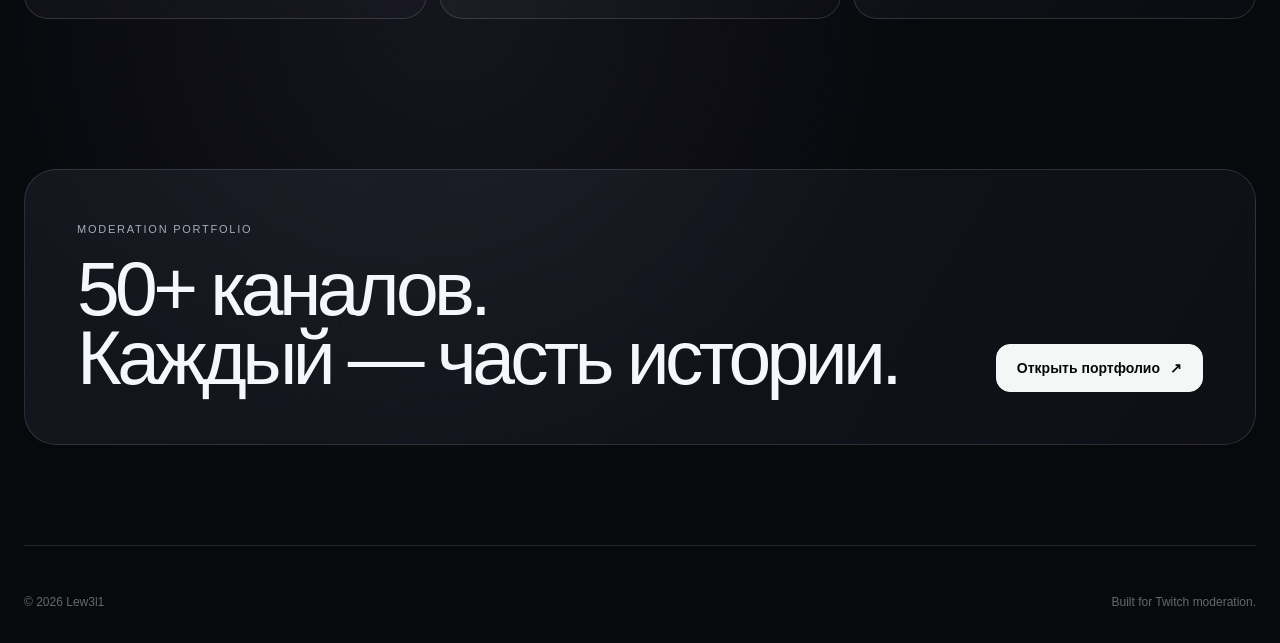
==== commit 5e1ed206: "fix: stabilize cinematic home layout and workflow control" ====
--- a/index.html
+++ b/index.html
@@ -12,6 +12,7 @@
   <link rel="stylesheet" href="css/pages.css">
   <link rel="stylesheet" href="css/responsive.css">
   <link rel="stylesheet" href="css/loader.css">
+  <link rel="stylesheet" href="css/home.css">
 </head>
 <body class="site-shell home-page">
   <div class="page-loader" id="pageLoader" role="status" aria-live="polite" aria-label="Загрузка страницы">
@@ -26,7 +27,7 @@
   <header class="site-header hero-chrome" data-reveal>
     <a class="brand" href="index.html" aria-label="Lew3l1 — главная"><span class="brand-mark" aria-hidden="true">L</span><span>LEW3L1</span></a>
     <nav class="nav" aria-label="Основная навигация">
-      <a class="nav-link is-active" href="index.html">Главная</a>
+      <a class="nav-link is-active" href="index.html" aria-current="page">Главная</a>
       <a class="nav-link" href="channels.html">Каналы</a>
       <a class="nav-link" href="about.html">Обо мне</a>
       <a class="nav-link" href="contact.html">Контакты</a>
@@ -75,11 +76,11 @@
         <span class="quote-author">— LEW3L1</span>
       </aside>
 
-      <div class="hero-media-dock glass-mini-card" data-reveal data-parallax="0.19" aria-label="Media dock">
-        <div class="media-thumb"><span></span></div>
-        <div class="media-copy"><span>NOW / PORTFOLIO MODE</span><strong>Moderation workflow</strong></div>
+      <button class="hero-media-dock glass-mini-card" data-reveal data-parallax="0.19" type="button" aria-label="Переключить режим workflow" aria-pressed="false">
+        <span class="media-thumb" aria-hidden="true"><span></span></span>
+        <span class="media-copy"><span>NOW / PORTFOLIO MODE</span><strong>Moderation workflow</strong></span>
         <span class="media-play" aria-hidden="true">▶</span>
-      </div>
+      </button>
 
       <div class="hero-scroll-hint" aria-hidden="true"><span>SCROLL DOWN</span><i></i></div>
       <div class="hero-index" aria-hidden="true"><span>01</span><b></b></div>
--- a/css/components.css
+++ b/css/components.css
@@ -1 +1,2 @@
-.hero{min-height:720px;display:grid;grid-template-columns:1.05fr .95fr;align-items:center;gap:40px;padding-top:40px}.hero h1{font-size:clamp(64px,8.5vw,128px);line-height:.82;letter-spacing:-.065em;font-weight:500;margin:0 0 34px}.hero-lead{max-width:560px;color:#aab2b0;font-size:17px}.hero-lead strong{color:var(--text)}.hero-actions{display:flex;gap:12px;margin-top:30px}.hero-visual{min-height:510px;position:relative;display:grid;place-items:center}.glass-profile{position:relative;width:min(100%,460px);padding:24px;border:1px solid rgba(255,255,255,.13);border-radius:var(--radius-xl);background:linear-gradient(145deg,rgba(255,255,255,.10),rgba(255,255,255,.035));backdrop-filter:blur(30px);box-shadow:0 40px 100px rgba(0,0,0,.42);overflow:hidden}.profile-topline,.profile-meta{display:flex;justify-content:space-between;gap:16px}.profile-topline{font-size:10px;letter-spacing:.12em;color:#8d9694}.live-pill{color:var(--text);display:flex;align-items:center;gap:7px}.profile-symbol{height:310px;display:grid;place-items:center;font-size:180px;letter-spacing:-.12em;font-weight:800;color:rgba(255,255,255,.07);text-shadow:0 0 80px rgba(184,255,61,.13)}.profile-meta{border-top:1px solid var(--line);padding-top:18px}.meta-label{display:block;font-size:9px;letter-spacing:.14em;color:#727b79;margin-bottom:5px}.profile-meta strong{font-size:13px}.signal-bars{display:flex;align-items:flex-end;gap:5px;height:34px;margin-top:22px}.signal-bars i{display:block;width:4px;border-radius:10px;background:var(--accent);opacity:.75}.signal-bars i:nth-child(1){height:10%}.signal-bars i:nth-child(2){height:28%}.signal-bars i:nth-child(3){height:45%}.signal-bars i:nth-child(4){height:65%}.signal-bars i:nth-child(5){height:40%}.signal-bars i:nth-child(6){height:80%}.signal-bars i:nth-child(7){height:55%}.orb{position:absolute;border-radius:50%;filter:blur(1px);pointer-events:none}.orb-a{width:220px;height:220px;right:8%;top:12%;background:radial-gradient(circle,rgba(184,255,61,.18),transparent 68%)}.orb-b{width:300px;height:300px;left:0;bottom:4%;background:radial-gradient(circle,rgba(65,154,255,.10),transparent 70%)}.stats{display:grid;grid-template-columns:repeat(4,1fr);gap:10px}.stat-card{padding:25px;border:1px solid var(--line);border-radius:var(--radius-md);background:rgba(255,255,255,.025)}.stat-card strong{display:block;font-size:28px;letter-spacing:-.04em}.stat-card span{display:block;color:var(--muted);font-size:12px;margin-top:8px}.services{padding-top:150px}.section-heading h2,.closing h2{font-size:clamp(46px,6vw,82px);line-height:.9;letter-spacing:-.06em;font-weight:500;margin:0}.service-grid{display:grid;grid-template-columns:repeat(3,1fr);gap:12px;margin-top:48px}.service-card{min-height:270px;padding:26px;border:1px solid var(--line);border-radius:var(--radius-lg);background:linear-gradient(145deg,rgba(255,255,255,.055),rgba(255,255,255,.018));transition:transform .35s var(--ease),border-color .35s var(--ease)}.service-card:hover{transform:translateY(-6px);border-color:rgba(184,255,61,.3)}.service-index{font-size:11px;color:var(--accent);letter-spacing:.12em}.service-card h3{font-size:28px;font-weight:550;letter-spacing:-.04em;margin:78px 0 12px}.service-card p{font-size:14px;color:var(--muted);max-width:320px}.closing{margin-top:150px;padding:52px;border:1px solid var(--line);border-radius:var(--radius-xl);background:linear-gradient(120deg,rgba(184,255,61,.06),rgba(255,255,255,.02));display:flex;align-items:flex-end;justify-content:space-between;gap:30px}.closing .eyebrow{margin-bottom:16px}
+.hero{position:relative;min-height:760px;display:grid;grid-template-columns:1.05fr .95fr;align-items:center;gap:40px;padding-top:52px;isolation:isolate}.hero::after{content:"";position:absolute;inset:8% 5% 0;border:1px solid rgba(212,225,255,.08);border-radius:42px;pointer-events:none;z-index:-1}.hero-scene{position:absolute;inset:-120px -14vw -80px;overflow:hidden;z-index:-2;pointer-events:none;background:radial-gradient(circle at 78% 30%,rgba(166,190,255,.18),transparent 24%),radial-gradient(circle at 44% 72%,rgba(172,138,255,.14),transparent 24%),linear-gradient(180deg,#0b1220 0%,#10182a 48%,#08090d 100%)}.hero-scene::before{content:"";position:absolute;inset:0;background:radial-gradient(circle at 80% 42%,rgba(207,220,255,.35),transparent 3%),radial-gradient(circle at 20% 28%,rgba(179,205,255,.2),transparent 2%),radial-gradient(circle at 62% 18%,rgba(220,232,255,.24),transparent 2%),linear-gradient(180deg,transparent 58%,rgba(3,5,10,.82) 100%);opacity:.9}.hero-scene::after{content:"";position:absolute;inset:0;background-image:linear-gradient(rgba(207,220,255,.055) 1px,transparent 1px),linear-gradient(90deg,rgba(207,220,255,.055) 1px,transparent 1px);background-size:72px 72px;mask-image:linear-gradient(to top,rgba(0,0,0,.65),transparent 72%);opacity:.3}.scene-grid{position:absolute;inset:38% -5% -16%;background:linear-gradient(180deg,transparent,rgba(178,203,255,.12)),repeating-linear-gradient(92deg,transparent 0 76px,rgba(183,201,255,.06) 77px 78px);transform:perspective(600px) rotateX(64deg) scale(1.18);transform-origin:bottom center}.scene-mist{position:absolute;border-radius:50%;filter:blur(45px);mix-blend-mode:screen}.scene-mist-a{width:720px;height:260px;right:-90px;top:34%;background:radial-gradient(circle,rgba(168,196,255,.18),transparent 70%)}.scene-mist-b{width:620px;height:220px;left:12%;bottom:8%;background:radial-gradient(circle,rgba(192,171,255,.16),transparent 72%)}.scene-horizon{position:absolute;left:5%;right:5%;bottom:27%;height:120px;background:linear-gradient(180deg,transparent,rgba(70,91,136,.15),transparent);filter:blur(10px);border-radius:50%}.scene-crystal{position:absolute;filter:drop-shadow(0 18px 45px rgba(136,167,255,.25));transform:rotate(15deg);will-change:transform}.scene-crystal-main{width:190px;height:330px;right:17%;top:17%;background:linear-gradient(145deg,rgba(226,236,255,.88),rgba(120,144,208,.62) 48%,rgba(74,57,133,.72));clip-path:polygon(50% 0,100% 16%,86% 100%,44% 84%,0 28%);opacity:.76}.scene-crystal-main span{position:absolute;inset:14% 22% 22% 30%;background:linear-gradient(145deg,rgba(245,249,255,.4),transparent 45%,rgba(150,133,255,.45));clip-path:polygon(50% 0,100% 16%,84% 100%,0 28%)}.scene-crystal-small{width:54px;height:92px;background:linear-gradient(145deg,#d9e7ff,#7f8cc6 55%,#5a3d9b);clip-path:polygon(48% 0,100% 24%,74% 100%,14% 78%,0 26%);opacity:.62}.scene-crystal-one{right:44%;top:28%}.scene-crystal-two{right:8%;bottom:19%;width:38px;height:64px}.scene-orbit{position:absolute;border:1px solid rgba(202,217,255,.55);border-radius:50%;transform:rotate(-18deg);opacity:.55}.orbit-a{width:420px;height:150px;right:4%;top:35%}.orbit-b{width:500px;height:180px;right:0%;top:29%;opacity:.25}.scene-star{position:absolute;width:3px;height:3px;border-radius:50%;background:#e5ecff;box-shadow:0 0 18px 3px rgba(198,220,255,.8)}.star-one{top:18%;left:48%}.star-two{top:28%;right:31%}.star-three{top:44%;left:68%}.star-four{top:12%;right:24%}.hero h1{position:relative;font-size:clamp(74px,9.4vw,146px);line-height:.78;letter-spacing:-.075em;font-weight:520;margin:0 0 30px;text-shadow:0 16px 60px rgba(0,0,0,.25)}.hero-role{display:inline-block;font-size:.36em;letter-spacing:.24em;line-height:1.1;margin-top:12px;color:#d9e3fa;font-weight:560}.hero-lead{max-width:590px;color:#c0cad7;font-size:17px;line-height:1.65}.hero-lead strong{color:var(--text)}.hero-actions{display:flex;gap:12px;margin-top:30px}.hero-visual{min-height:510px;position:relative;display:grid;place-items:center}.hero-floating-card{z-index:3;justify-self:end}.glass-profile{position:relative;width:min(100%,460px);padding:24px;border:1px solid rgba(255,255,255,.14);border-radius:var(--radius-xl);background:linear-gradient(145deg,rgba(235,243,255,.11),rgba(160,177,218,.045) 58%,rgba(115,91,178,.08));backdrop-filter:blur(30px);box-shadow:0 40px 100px rgba(0,0,0,.42),0 0 70px rgba(139,161,230,.11);overflow:hidden}.profile-topline,.profile-meta{display:flex;justify-content:space-between;gap:16px}.profile-topline{font-size:10px;letter-spacing:.12em;color:#a5b0c0}.live-pill{color:var(--text);display:flex;align-items:center;gap:7px}.profile-symbol{height:310px;display:grid;place-items:center;font-size:180px;letter-spacing:-.12em;font-weight:800;color:rgba(225,235,255,.09);text-shadow:0 0 80px rgba(159,181,255,.25)}.profile-meta{border-top:1px solid var(--line);padding-top:18px}.meta-label{display:block;font-size:9px;letter-spacing:.14em;color:#788499;margin-bottom:5px}.profile-meta strong{font-size:13px}.signal-bars{display:flex;align-items:flex-end;gap:5px;height:34px;margin-top:22px}.signal-bars i{display:block;width:4px;border-radius:10px;background:linear-gradient(180deg,#dbe8ff,#9d9af7);opacity:.75}.signal-bars i:nth-child(1){height:10%}.signal-bars i:nth-child(2){height:28%}.signal-bars i:nth-child(3){height:45%}.signal-bars i:nth-child(4){height:65%}.signal-bars i:nth-child(5){height:40%}.signal-bars i:nth-child(6){height:80%}.signal-bars i:nth-child(7){height:55%}.glass-mini-card{position:absolute;z-index:4;border:1px solid rgba(226,236,255,.13);background:linear-gradient(145deg,rgba(231,240,255,.09),rgba(151,135,207,.055));backdrop-filter:blur(22px);box-shadow:0 22px 60px rgba(0,0,0,.28);border-radius:20px}.hero-quote{right:-1%;top:23%;width:250px;padding:18px 20px}.hero-quote p{margin:8px 0 12px;color:#d7deec;font-size:13px;line-height:1.5}.quote-mark{font-size:28px;line-height:1;color:#bdcfff}.quote-author{font-size:9px;letter-spacing:.15em;color:#8995aa}.hero-media-dock{right:2%;bottom:6%;width:320px;padding:12px;display:flex;align-items:center;gap:12px}.media-thumb{position:relative;width:58px;height:44px;flex:0 0 58px;border-radius:13px;background:linear-gradient(145deg,#394763,#6e6db3 55%,#282436);overflow:hidden}.media-thumb::before,.media-thumb::after{content:"";position:absolute;inset:0;background:linear-gradient(135deg,transparent 36%,rgba(255,255,255,.24) 37% 39%,transparent 40%);transform:translateX(-18px)}.media-thumb::after{transform:translateX(12px) rotate(90deg);opacity:.5}.media-thumb span{position:absolute;width:10px;height:10px;border:1px solid rgba(255,255,255,.8);border-radius:50%;left:11px;top:9px}.media-copy{min-width:0;display:grid;gap:3px}.media-copy span{font-size:8px;letter-spacing:.14em;color:#8c98ad}.media-copy strong{font-size:12px;white-space:nowrap;overflow:hidden;text-overflow:ellipsis}.media-play{margin-left:auto;width:28px;height:28px;border-radius:50%;display:grid;place-items:center;background:#e8efff;color:#1a2030;font-size:10px}.hero-scroll-hint{position:absolute;left:50%;bottom:34px;transform:translateX(-50%);display:flex;align-items:center;gap:10px;color:#95a2ba;font-size:8px;letter-spacing:.2em}.hero-scroll-hint i{display:block;width:1px;height:35px;background:linear-gradient(180deg,#d6e1ff,transparent)}.hero-index{position:absolute;left:-10px;bottom:30px;display:flex;align-items:center;gap:10px;color:#8490a4;font-size:10px;letter-spacing:.14em;transform:rotate(-90deg);transform-origin:left bottom}.hero-index b{display:block;width:50px;height:1px;background:linear-gradient(90deg,#9eb8ff,transparent)}.stats{display:grid;grid-template-columns:repeat(4,1fr);gap:10px}.stat-card{padding:25px;border:1px solid var(--line);border-radius:var(--radius-md);background:rgba(236,241,248,.028);backdrop-filter:blur(14px)}.stat-card strong{display:block;font-size:28px;letter-spacing:-.04em}.stat-card span{display:block;color:var(--muted);font-size:12px;margin-top:8px}.services{padding-top:150px}.section-heading h2,.closing h2{font-size:clamp(46px,6vw,82px);line-height:.9;letter-spacing:-.06em;font-weight:500;margin:0}.service-grid{display:grid;grid-template-columns:repeat(3,1fr);gap:12px;margin-top:48px}.service-card{min-height:270px;padding:26px;border:1px solid var(--line);border-radius:var(--radius-lg);background:linear-gradient(145deg,rgba(236,241,248,.055),rgba(200,183,255,.018));transition:transform .35s var(--ease),border-color .35s var(--ease),box-shadow .35s var(--ease)}.service-card:hover{transform:translateY(-6px);border-color:rgba(185,201,255,.3);box-shadow:0 28px 80px rgba(66,62,110,.16)}.service-index{font-size:11px;color:var(--accent);letter-spacing:.12em}.service-card h3{font-size:28px;font-weight:550;letter-spacing:-.04em;margin:78px 0 12px}.service-card p{font-size:14px;color:var(--muted);max-width:320px}.closing{margin-top:150px;padding:52px;border:1px solid var(--line);border-radius:var(--radius-xl);background:linear-gradient(120deg,rgba(185,201,255,.07),rgba(200,183,255,.04));display:flex;align-items:flex-end;justify-content:space-between;gap:30px}.closing .eyebrow{margin-bottom:16px}
+@media (prefers-reduced-motion:reduce){.scene-grid,.scene-mist,.scene-horizon,.scene-crystal,.scene-orbit,.hero-floating-card,.hero-quote,.hero-media-dock{transform:none!important}.scene-crystal,.scene-orbit{display:none}.hero-scroll-hint{display:none}.service-card,.button{transition:none}}
--- a/css/pages.css
+++ b/css/pages.css
@@ -1,4 +1,5 @@
-.page-hero{padding:130px 0 70px}.page-hero h1{font-size:clamp(60px,9vw,120px);line-height:.84;letter-spacing:-.07em;font-weight:500;margin:0;max-width:900px}.page-hero p{max-width:650px;color:var(--muted);font-size:17px;line-height:1.65;margin:28px 0 0}.portfolio-overview{display:grid;grid-template-columns:repeat(3,1fr);gap:12px;margin-bottom:24px}.portfolio-overview>div{padding:20px 22px;border:1px solid var(--line);border-radius:var(--radius-lg);background:rgba(236,241,248,.03)}.portfolio-overview strong{display:block;font-size:28px;letter-spacing:-.04em}.portfolio-overview span{display:block;margin-top:5px;color:var(--muted);font-size:12px}.channel-toolbar{display:flex;align-items:center;justify-content:space-between;gap:16px;margin-bottom:20px}.filter-row{display:flex;gap:8px;flex-wrap:wrap}.filter-button{border:1px solid var(--line);background:rgba(236,241,248,.035);color:var(--muted);border-radius:999px;padding:10px 16px;cursor:pointer;min-height:42px;transition:background .2s var(--ease),color .2s var(--ease),border-color .2s var(--ease)}.filter-button:hover,.filter-button:focus-visible{border-color:rgba(185,201,255,.34);color:var(--text)}.filter-button.is-active,.filter-button[aria-pressed="true"]{background:var(--accent);color:#10131b;border-color:var(--accent)}.search-wrap{display:block;width:min(100%,360px)}.channel-grid{display:grid;grid-template-columns:repeat(3,1fr);gap:14px}.channel-card{position:relative;overflow:hidden;padding:22px;border:1px solid var(--line);border-radius:var(--radius-lg);background:linear-gradient(145deg,rgba(236,241,248,.065),rgba(200,183,255,.035));min-height:345px;display:flex;flex-direction:column;transition:transform .3s var(--ease),border-color .3s var(--ease),background .3s var(--ease)}.channel-card:hover{transform:translateY(-4px);border-color:rgba(185,201,255,.3);background:linear-gradient(145deg,rgba(236,241,248,.08),rgba(200,183,255,.05))}.channel-card:focus-within{border-color:rgba(185,201,255,.42)}.channel-card-top{display:flex;align-items:center;gap:14px}.channel-avatar{width:58px;height:58px;flex:0 0 58px;border-radius:18px;overflow:hidden;background:linear-gradient(145deg,rgba(185,201,255,.18),rgba(200,183,255,.14));display:grid;place-items:center}.channel-avatar-image{display:block;width:100%;height:100%;object-fit:cover}.channel-avatar-fallback{font-size:14px;font-weight:700;letter-spacing:.08em;color:var(--text)}.channel-name{min-width:0}.channel-name strong{display:block;font-size:17px;white-space:nowrap;overflow:hidden;text-overflow:ellipsis}.channel-name span{display:flex;align-items:center;gap:6px;font-size:12px;color:var(--muted)}.channel-verification{font-size:10px}.channel-verification.verified{color:var(--success)}.channel-status{margin-left:auto;flex:0 0 auto;font-size:9px;letter-spacing:.12em;padding:7px 9px;border-radius:999px;background:rgba(236,241,248,.06);color:var(--muted)}.channel-status.status-active{background:var(--success-soft);color:var(--success)}.channel-status.status-former{background:rgba(236,241,248,.06);color:var(--muted)}.channel-status.status-verify{background:var(--warning-soft);color:var(--warning)}.channel-card-body{margin-top:auto;padding-top:30px}.channel-meta-grid{display:grid;grid-template-columns:1fr 1fr;gap:12px;padding-bottom:22px;border-bottom:1px solid var(--line)}.channel-meta-grid span,.channel-description-block>span{display:block;margin-bottom:7px;color:var(--muted);font-size:9px;letter-spacing:.14em}.channel-meta-grid strong{font-size:14px}.channel-description-block{padding:20px 0 4px}.channel-description-block p{margin:0;color:var(--muted);font-size:13px;line-height:1.6;min-height:42px}.channel-status-note{display:block;max-width:100%;margin-top:14px;font-size:11px;line-height:1.5;color:var(--muted)}.channel-status-note.status-active{color:var(--success)}.channel-status-note.status-verify{color:var(--warning)}.channel-card-footer{display:flex;justify-content:space-between;align-items:center;gap:12px;margin-top:22px;padding-top:16px;border-top:1px solid var(--line);color:var(--muted);font-size:12px}.channel-link{font-size:13px;font-weight:650;color:var(--text)}.channel-link:hover{color:var(--accent-strong)}.empty-state{display:grid;gap:7px;place-items:center;min-height:180px;padding:50px;text-align:center;border:1px dashed var(--line);border-radius:var(--radius-lg);color:var(--muted);grid-column:1/-1}.empty-state strong{color:var(--text);font-size:17px}.about-grid,.contact-grid{display:grid;grid-template-columns:1fr 1fr;gap:12px}.glass-block{padding:34px;border:1px solid var(--line);border-radius:var(--radius-lg);background:linear-gradient(145deg,rgba(236,241,248,.05),rgba(200,183,255,.025))}.glass-block h2{font-size:38px;letter-spacing:-.05em;margin:0 0 18px;font-weight:500}.glass-block p{color:var(--muted);font-size:15px;line-height:1.7}.timeline{display:grid;gap:0}.timeline-item{display:grid;grid-template-columns:100px 1fr;gap:20px;padding:22px 0;border-top:1px solid var(--line)}.timeline-item strong{font-size:14px}.timeline-item p{margin:0;color:var(--muted);font-size:14px}.timeline-item-afk{background:linear-gradient(90deg,transparent,rgba(200,183,255,.04),transparent)}.timeline-item-afk b{color:var(--accent-strong);font-weight:650}.status-note-grid{display:grid;grid-template-columns:repeat(3,1fr);gap:12px}.status-note-grid h3{font-size:22px;letter-spacing:-.035em;margin:10px 0 8px}.status-note-grid p{margin:0}.contact-card{padding:34px;border:1px solid var(--line);border-radius:var(--radius-lg);background:linear-gradient(145deg,rgba(236,241,248,.06),rgba(200,183,255,.03))}.contact-list{display:grid;gap:10px;margin-top:25px}.contact-item{display:flex;align-items:center;justify-content:space-between;padding:17px;border:1px solid var(--line);border-radius:15px}.contact-item span{color:var(--muted);font-size:13px}.contact-item strong{font-size:14px}.search{width:100%;background:rgba(236,241,248,.04);border:1px solid var(--line);border-radius:999px;color:var(--text);padding:11px 16px;outline:none}.search:focus{border-color:rgba(185,201,255,.45);box-shadow:0 0 0 4px rgba(185,201,255,.08)}
+.page-hero{padding:130px 0 70px}.page-hero h1{font-size:clamp(60px,9vw,120px);line-height:.84;letter-spacing:-.07em;font-weight:500;margin:0;max-width:900px}.page-hero p{max-width:650px;color:var(--muted);font-size:17px;line-height:1.65;margin:28px 0 0}.portfolio-overview{display:grid;grid-template-columns:repeat(3,1fr);gap:12px;margin-bottom:24px}.portfolio-overview>div{padding:20px 22px;border:1px solid var(--line);border-radius:var(--radius-lg);background:rgba(236,241,248,.03)}.portfolio-overview strong{display:block;font-size:28px;letter-spacing:-.04em}.portfolio-overview span{display:block;margin-top:5px;color:var(--muted);font-size:12px}.channel-toolbar{display:flex;align-items:center;justify-content:space-between;gap:16px;margin-bottom:20px}.filter-row{display:flex;gap:8px;flex-wrap:wrap}.filter-button{border:1px solid var(--line);background:rgba(236,241,248,.035);color:var(--muted);border-radius:999px;padding:10px 16px;cursor:pointer;min-height:42px;transition:background .2s var(--ease),color .2s var(--ease),border-color .2s var(--ease)}.filter-button:hover,.filter-button:focus-visible{border-color:rgba(185,201,255,.34);color:var(--text)}.filter-button.is-active,.filter-button[aria-pressed="true"]{background:var(--accent);color:#10131b;border-color:var(--accent)}.search-wrap{display:block;width:min(100%,360px)}.channel-grid{display:grid;grid-template-columns:repeat(3,1fr);gap:14px}.channel-card{position:relative;overflow:hidden;padding:22px;border:1px solid var(--line);border-radius:var(--radius-lg);background:linear-gradient(145deg,rgba(236,241,248,.065),rgba(200,183,255,.035));min-height:345px;display:flex;flex-direction:column;transition:transform .3s var(--ease),border-color .3s var(--ease),background .3s var(--ease)}.channel-card:hover{transform:translateY(-4px);border-color:rgba(185,201,255,.3);background:linear-gradient(145deg,rgba(236,241,248,.08),rgba(200,183,255,.05))}.channel-card:focus-within{border-color:rgba(185,201,255,.42)}.channel-card-top{display:flex;align-items:center;gap:14px}.channel-avatar{width:58px;height:58px;flex:0 0 58px;border-radius:18px;overflow:hidden;background:linear-gradient(145deg,rgba(185,201,255,.18),rgba(200,183,255,.14));display:grid;place-items:center}.channel-avatar-image{display:block;width:100%;height:100%;object-fit:cover}.channel-avatar-fallback{font-size:14px;font-weight:700;letter-spacing:.08em;color:var(--text)}.channel-name{min-width:0}.channel-name strong{display:block;font-size:17px;white-space:nowrap;overflow:hidden;text-overflow:ellipsis}.channel-name span{font-size:12px;color:var(--muted)}.channel-status{margin-left:auto;flex:0 0 auto;font-size:9px;letter-spacing:.12em;padding:7px 9px;border-radius:999px;background:rgba(236,241,248,.06);color:var(--muted)}.channel-status.status-active{background:var(--success-soft);color:var(--success)}.channel-status.status-former{background:rgba(236,241,248,.06);color:var(--muted)}.channel-status.status-verify{background:var(--warning-soft);color:var(--warning)}.channel-card-body{margin-top:auto;padding-top:30px}.channel-meta-grid{display:grid;grid-template-columns:1fr 1fr;gap:12px;padding-bottom:22px;border-bottom:1px solid var(--line)}.channel-meta-grid span,.channel-description-block>span{display:block;margin-bottom:7px;color:var(--muted);font-size:9px;letter-spacing:.14em}.channel-meta-grid strong{font-size:14px}.channel-description-block{padding:20px 0 4px}.channel-description-block p{margin:0;color:var(--muted);font-size:13px;line-height:1.6;min-height:42px}.channel-status-note{display:block;max-width:100%;margin-top:14px;font-size:11px;line-height:1.5;color:var(--muted)}.channel-status-note.status-active{color:var(--success)}.channel-status-note.status-verify{color:var(--warning)}.channel-card-footer{display:flex;justify-content:space-between;align-items:center;gap:12px;margin-top:22px;padding-top:16px;border-top:1px solid var(--line);color:var(--muted);font-size:12px}.channel-link{font-size:13px;font-weight:650;color:var(--text)}.channel-link:hover{color:var(--accent-strong)}.empty-state{display:grid;gap:7px;place-items:center;min-height:180px;padding:50px;text-align:center;border:1px dashed var(--line);border-radius:var(--radius-lg);color:var(--muted);grid-column:1/-1}.empty-state strong{color:var(--text);font-size:17px}.about-grid,.contact-grid{display:grid;grid-template-columns:1fr 1fr;gap:12px}.glass-block{padding:34px;border:1px solid var(--line);border-radius:var(--radius-lg);background:linear-gradient(145deg,rgba(236,241,248,.05),rgba(200,183,255,.025))}.glass-block h2{font-size:38px;letter-spacing:-.05em;margin:0 0 18px;font-weight:500}.glass-block p{color:var(--muted);font-size:15px;line-height:1.7}.timeline{display:grid;gap:0}.timeline-item{display:grid;grid-template-columns:100px 1fr;gap:20px;padding:22px 0;border-top:1px solid var(--line)}.timeline-item strong{font-size:14px}.timeline-item p{margin:0;color:var(--muted);font-size:14px}.timeline-item-afk{background:linear-gradient(90deg,transparent,rgba(200,183,255,.04),transparent)}.timeline-item-afk b{color:var(--accent-strong);font-weight:650}.status-note-grid{display:grid;grid-template-columns:repeat(3,1fr);gap:12px}.status-note-grid h3{font-size:22px;letter-spacing:-.035em;margin:10px 0 8px}.status-note-grid p{margin:0}.contact-card{padding:34px;border:1px solid var(--line);border-radius:var(--radius-lg);background:linear-gradient(145deg,rgba(236,241,248,.06),rgba(200,183,255,.03))}.contact-list{display:grid;gap:10px;margin-top:25px}.contact-item{display:flex;align-items:center;justify-content:space-between;padding:17px;border:1px solid var(--line);border-radius:15px}.contact-item span{color:var(--muted);font-size:13px}.contact-item strong{font-size:14px}.search{width:100%;background:rgba(236,241,248,.04);border:1px solid var(--line);border-radius:999px;color:var(--text);padding:11px 16px;outline:none}.search:focus{border-color:rgba(185,201,255,.45);box-shadow:0 0 0 4px rgba(185,201,255,.08)}
+body.channels-page-shell,body.about-page-shell,body.contact-page-shell{background:radial-gradient(circle at 78% 16%,rgba(167,194,255,.11),transparent 25%),radial-gradient(circle at 22% 62%,rgba(192,170,255,.075),transparent 24%),var(--bg);position:relative;isolation:isolate}body.channels-page-shell::before,body.about-page-shell::before,body.contact-page-shell::before{content:"";position:fixed;inset:0;z-index:-1;pointer-events:none;background:linear-gradient(115deg,transparent 0 42%,rgba(206,219,255,.035) 43%,transparent 44%),linear-gradient(25deg,transparent 0 53%,rgba(200,183,255,.03) 54%,transparent 55%);opacity:.65}.channels-page::after,.about-page-shell main::after,.contact-page-shell main::after{content:"";position:absolute;right:-12vw;top:140px;width:420px;height:420px;border-radius:50%;background:radial-gradient(circle,rgba(180,199,255,.09),transparent 68%);filter:blur(20px);pointer-events:none;z-index:-1}
 @media (max-width:900px){.channel-grid{grid-template-columns:repeat(2,1fr)}.portfolio-overview{grid-template-columns:1fr 1fr}.portfolio-overview>div:last-child{grid-column:1/-1}.channel-toolbar{align-items:stretch;flex-direction:column}.search-wrap{width:100%}.status-note-grid{grid-template-columns:1fr 1fr}.status-note-grid>article:last-child{grid-column:1/-1}}
 @media (max-width:620px){.page-hero{padding:105px 0 50px}.page-hero h1{font-size:clamp(48px,15vw,78px)}.channel-grid{grid-template-columns:1fr}.portfolio-overview{grid-template-columns:1fr}.portfolio-overview>div:last-child{grid-column:auto}.channel-card{min-height:325px}.channel-meta-grid{gap:8px}.channel-toolbar{margin-bottom:14px}.status-note-grid{grid-template-columns:1fr}.status-note-grid>article:last-child{grid-column:auto}}
 @media (prefers-reduced-motion:reduce){.channel-card,.filter-button{transition:none}}
--- a/css/responsive.css
+++ b/css/responsive.css
@@ -1 +1,3 @@
-@media (max-width:900px){.hero{grid-template-columns:1fr;min-height:auto;padding:90px 0 80px}.hero-visual{min-height:430px}.channel-grid,.service-grid{grid-template-columns:repeat(2,1fr)}.stats{grid-template-columns:repeat(2,1fr)}.about-grid,.contact-grid{grid-template-columns:1fr}.search{margin-left:0;width:100%}}@media (max-width:640px){.page-container,.site-header{width:min(calc(100% - 28px),var(--max))}.site-header{gap:14px;flex-wrap:wrap}.nav{order:3;width:100%;justify-content:space-between;gap:10px}.nav-link{font-size:12px}.site-header>.button{margin-left:auto}.hero h1{font-size:clamp(56px,18vw,82px)}.hero-lead{font-size:15px}.hero-actions{flex-direction:column}.button{width:100%}.hero-visual{min-height:360px}.glass-profile{padding:18px}.profile-symbol{height:220px;font-size:120px}.stats,.channel-grid,.service-grid{grid-template-columns:1fr}.stat-card{padding:20px}.services,.closing{margin-top:90px;padding-top:90px}.closing{padding:28px;align-items:flex-start;flex-direction:column}.page-hero{padding:90px 0 48px}.page-hero h1{font-size:clamp(54px,17vw,82px)}.timeline-item{grid-template-columns:70px 1fr}.site-footer{margin-top:70px;flex-direction:column;gap:8px}}@media (prefers-reduced-motion:reduce){html{scroll-behavior:auto}.reveal,.button,.service-card,.channel-card{transition:none}.orb{display:none}}
+@media (max-width:900px){.hero{grid-template-columns:1fr;min-height:720px;padding:90px 0 120px}.hero-visual{min-height:430px}.hero-floating-card{justify-self:center;width:min(100%,460px)}.hero-quote{right:2%;top:19%;width:220px}.hero-media-dock{right:2%;bottom:4%;width:300px}.hero-index{left:0}.channel-grid,.service-grid{grid-template-columns:repeat(2,1fr)}.stats{grid-template-columns:repeat(2,1fr)}.about-grid,.contact-grid{grid-template-columns:1fr}}
+@media (max-width:640px){.page-container,.site-header{width:min(calc(100% - 28px),var(--max))}.site-header{gap:14px;flex-wrap:wrap}.nav{order:3;width:100%;justify-content:space-between;gap:10px}.nav-link{font-size:12px}.site-header>.button{margin-left:auto}.hero{min-height:720px;padding:72px 0 100px}.hero h1{font-size:clamp(56px,18vw,82px)}.hero-role{font-size:.32em;letter-spacing:.18em}.hero-lead{font-size:15px}.hero-actions{flex-direction:column}.button{width:100%}.hero-visual{min-height:360px}.glass-profile{padding:18px}.profile-symbol{height:220px;font-size:120px}.hero-floating-card{width:100%;max-width:390px}.hero-quote{right:0;top:17%;width:195px;padding:14px 16px}.hero-media-dock{right:0;left:0;bottom:0;width:auto}.hero-scroll-hint,.hero-index{display:none}.hero-scene{inset:-40px -60vw -20px}.scene-crystal-main{right:-6%;top:23%;width:140px;height:250px}.scene-crystal-one{right:38%;top:34%}.scene-crystal-two{right:4%;bottom:18%}.scene-orbit{display:none}.stats,.channel-grid,.service-grid{grid-template-columns:1fr}.stat-card{padding:20px}.services,.closing{margin-top:90px;padding-top:90px}.closing{padding:28px;align-items:flex-start;flex-direction:column}.page-hero{padding:90px 0 48px}.page-hero h1{font-size:clamp(54px,17vw,82px)}.timeline-item{grid-template-columns:70px 1fr}.site-footer{margin-top:70px;flex-direction:column;gap:8px}}
+@media (prefers-reduced-motion:reduce){html{scroll-behavior:auto}.reveal,.button,.service-card,.channel-card{transition:none}.hero-scene [data-parallax],.hero-floating-card,.hero-quote,.hero-media-dock{transform:none!important}.scene-crystal,.scene-orbit,.scene-grid{display:none}}
--- a/css/home.css
+++ b/css/home.css
@@ -0,0 +1,31 @@
+/* Home composition: keeps the cinematic hero aligned to the viewport instead of letting floating cards shift the layout. */
+.home-page{overflow-x:hidden;background:radial-gradient(circle at 75% 18%,rgba(185,201,255,.08),transparent 28%),radial-gradient(circle at 35% 72%,rgba(200,183,255,.07),transparent 26%),var(--bg)}
+.home-page .hero-chrome{position:relative;margin-top:18px}
+.home-page .hero{position:relative;isolation:isolate;min-height:calc(100svh - 112px);padding:58px 0 72px;display:grid;grid-template-columns:minmax(0,1.04fr) minmax(420px,.96fr);align-items:center;gap:44px}
+.home-page .hero-scene{position:absolute;inset:0;z-index:-2;pointer-events:none;overflow:hidden;border:1px solid rgba(220,230,242,.10);border-radius:42px;background:radial-gradient(circle at 73% 38%,rgba(185,201,255,.10),transparent 28%),linear-gradient(145deg,rgba(236,241,248,.025),rgba(200,183,255,.02))}
+.home-page .hero-scene:after{content:"";position:absolute;inset:0;background:linear-gradient(180deg,transparent 45%,rgba(3,5,9,.72) 100%),radial-gradient(circle at 35% 55%,rgba(185,201,255,.08),transparent 25%)}
+.home-page .hero-copy{position:relative;z-index:4;max-width:720px;padding-left:2px}
+.home-page .hero h1{margin-bottom:30px;max-width:760px}
+.home-page .hero-role{display:inline-block;color:var(--accent);font-size:.42em;line-height:1.06;letter-spacing:.18em;font-weight:500;text-transform:uppercase}
+.home-page .hero-lead{max-width:600px}
+.home-page .hero-actions{margin-top:28px}
+.home-page .hero-floating-card{z-index:3;justify-self:end;width:min(100%,470px);min-height:500px;transform-style:preserve-3d}
+.home-page .hero-quote{z-index:5;position:absolute;right:0;top:12%;width:min(310px,32vw)}
+.home-page .hero-media-dock{z-index:6;position:absolute;right:0;bottom:6%;min-width:320px}
+.home-page .hero-index{left:-18px}
+.home-page .hero-scroll-hint{left:12px}
+.home-page .stats{position:relative;z-index:8;margin-top:-2px}
+.home-page .stat-card{background:linear-gradient(145deg,rgba(236,241,248,.055),rgba(200,183,255,.025));backdrop-filter:blur(16px)}
+.scene-grid{position:absolute;left:-15%;right:-15%;bottom:-22%;height:65%;opacity:.33;background:linear-gradient(rgba(185,201,255,.10) 1px,transparent 1px),linear-gradient(90deg,rgba(185,201,255,.10) 1px,transparent 1px);background-size:72px 72px;transform:perspective(600px) rotateX(62deg) translateY(0);transform-origin:50% 100%}
+.scene-mist{position:absolute;border-radius:50%;filter:blur(46px);mix-blend-mode:screen}.scene-mist-a{width:46%;height:34%;left:-8%;top:26%;background:rgba(185,201,255,.09)}.scene-mist-b{width:40%;height:30%;right:-3%;bottom:8%;background:rgba(200,183,255,.08)}
+.scene-horizon{position:absolute;left:8%;right:8%;top:56%;height:1px;background:linear-gradient(90deg,transparent,rgba(185,201,255,.18),transparent);box-shadow:0 0 60px rgba(185,201,255,.08)}
+.scene-crystal{position:absolute;filter:drop-shadow(0 0 35px rgba(185,201,255,.18));background:linear-gradient(145deg,rgba(216,225,255,.22),rgba(113,129,171,.07) 58%,rgba(200,183,255,.18));clip-path:polygon(50% 0,86% 18%,100% 56%,76% 100%,28% 90%,0 48%,16% 16%);border:1px solid rgba(220,230,242,.18)}
+.scene-crystal-main{width:250px;height:330px;right:18%;top:22%;transform:rotate(12deg)}.scene-crystal-main span{position:absolute;inset:20% 30%;background:linear-gradient(180deg,rgba(255,255,255,.32),transparent);filter:blur(12px)}
+.scene-crystal-small{width:70px;height:96px}.scene-crystal-one{right:8%;top:19%;transform:rotate(-18deg)}.scene-crystal-two{right:25%;bottom:9%;width:48px;height:68px;transform:rotate(22deg)}
+.scene-orbit{position:absolute;border:1px solid rgba(185,201,255,.20);border-radius:50%;width:380px;height:150px;right:9%;top:28%;transform:rotate(-18deg);box-shadow:0 0 28px rgba(185,201,255,.05)}.orbit-b{width:470px;height:190px;right:1%;top:24%;transform:rotate(22deg);border-color:rgba(200,183,255,.11)}
+.scene-star{position:absolute;width:4px;height:4px;border-radius:50%;background:#edf3ff;box-shadow:0 0 18px rgba(220,230,255,.92)}.star-one{top:9%;right:36%}.star-two{top:17%;right:18%}.star-three{top:30%;right:43%;width:3px;height:3px}.star-four{bottom:24%;right:34%;width:3px;height:3px}
+.media-play{cursor:pointer;display:grid;place-items:center}.hero-media-dock{transition:transform .3s var(--ease),border-color .3s var(--ease),background .3s var(--ease);cursor:pointer}.hero-media-dock:hover{transform:translateY(-3px)}.hero-media-dock.is-active{border-color:rgba(185,201,255,.35);box-shadow:0 0 44px rgba(185,201,255,.10)}.hero-media-dock.is-active .media-thumb span{animation:workflowPulse 1.4s ease-in-out infinite}
+@keyframes workflowPulse{0%,100%{transform:scale(.88);opacity:.6}50%{transform:scale(1.12);opacity:1}}
+@media (max-width:1100px){.home-page .hero{grid-template-columns:1fr;min-height:auto;padding:82px 0 68px}.home-page .hero-floating-card{justify-self:center;width:min(100%,620px);min-height:430px}.home-page .hero-quote{right:3%;top:auto;bottom:18%;width:min(280px,36vw)}.home-page .hero-media-dock{right:3%;bottom:5%}.home-page .stats{margin-top:0}}
+@media (max-width:700px){.home-page .hero{padding:72px 0 44px;gap:26px}.home-page .hero-scene{border-radius:28px}.home-page .hero-floating-card{min-height:360px}.home-page .hero-quote{position:relative;right:auto;top:auto;bottom:auto;width:100%;margin-top:-10px}.home-page .hero-media-dock{position:relative;right:auto;bottom:auto;width:100%;min-width:0;margin-top:-4px}.home-page .hero-index,.home-page .hero-scroll-hint{display:none}.scene-crystal-main{width:170px;height:230px;right:-4%;top:26%}.scene-orbit{width:250px;height:110px;right:-5%;top:28%}}
+@media (prefers-reduced-motion:reduce){.hero-media-dock.is-active .media-thumb span{animation:none}}
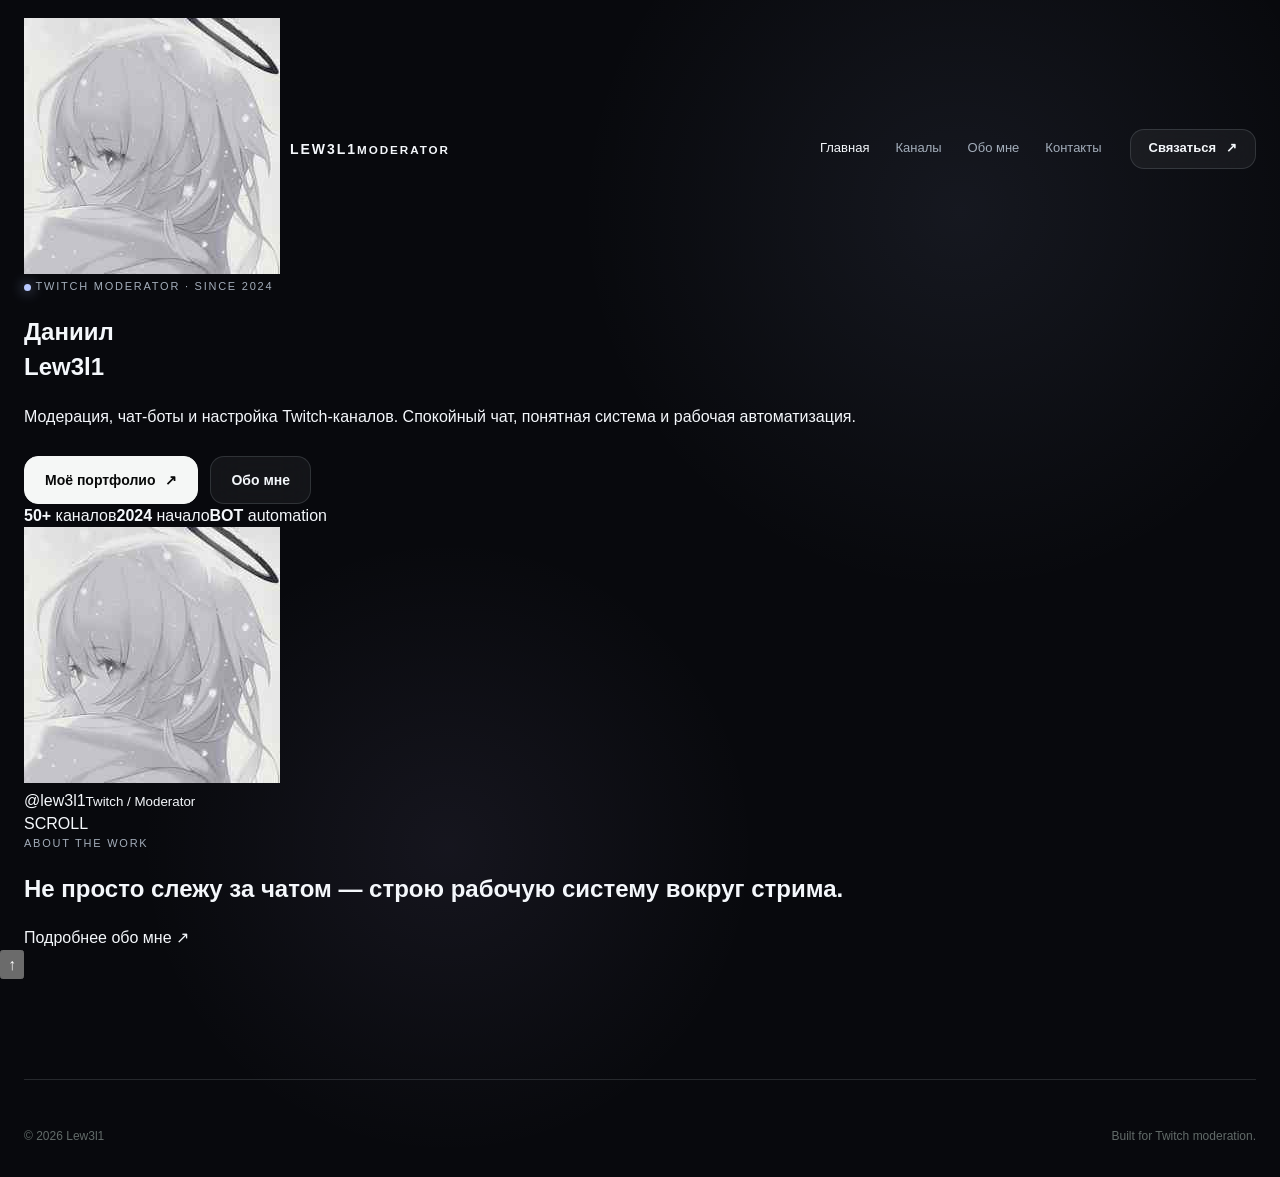
==== commit b3cd46b1: "Redesign home page with floating header and compact Apple-style hero" ====
--- a/index.html
+++ b/index.html
@@ -1,115 +1,12 @@
 <!doctype html>
 <html lang="ru">
 <head>
-  <meta charset="utf-8">
-  <meta name="viewport" content="width=device-width, initial-scale=1">
-  <meta name="theme-color" content="#08090d">
-  <meta name="description" content="Lew3l1 — модератор Twitch-каналов, работа с чат-ботами и полная настройка каналов.">
-  <title>Lew3l1 — Stream Moderator</title>
-  <link rel="stylesheet" href="css/variables.css">
-  <link rel="stylesheet" href="css/base.css">
-  <link rel="stylesheet" href="css/components.css">
-  <link rel="stylesheet" href="css/pages.css">
-  <link rel="stylesheet" href="css/responsive.css">
-  <link rel="stylesheet" href="css/loader.css">
-  <link rel="stylesheet" href="css/home.css">
+<meta charset="utf-8"><meta name="viewport" content="width=device-width,initial-scale=1"><meta name="theme-color" content="#08090d"><meta name="description" content="Lew3l1 — Twitch-модератор, работа с чатами, ботами и настройкой каналов."><link rel="icon" type="image/jpeg" href="assets/about/profile-art.jpg"><link rel="apple-touch-icon" href="assets/about/profile-art.jpg"><title>Lew3l1 — Stream Moderator</title>
+<link rel="stylesheet" href="css/variables.css"><link rel="stylesheet" href="css/base.css"><link rel="stylesheet" href="css/components.css"><link rel="stylesheet" href="css/pages.css"><link rel="stylesheet" href="css/responsive.css"><link rel="stylesheet" href="css/loader.css"><link rel="stylesheet" href="css/home.css">
 </head>
 <body class="site-shell home-page">
-  <div class="page-loader" id="pageLoader" role="status" aria-live="polite" aria-label="Загрузка страницы">
-    <div class="loader-inner">
-      <img class="loader-art" src="assets/loader.svg" alt="Lew3l1">
-      <div class="loader-wordmark">LEW3L1</div>
-      <div class="loader-status">initializing portfolio</div>
-      <div class="loader-progress" aria-hidden="true"><span></span></div>
-    </div>
-  </div>
-
-  <header class="site-header hero-chrome" data-reveal>
-    <a class="brand" href="index.html" aria-label="Lew3l1 — главная"><span class="brand-mark" aria-hidden="true">L</span><span>LEW3L1</span></a>
-    <nav class="nav" aria-label="Основная навигация">
-      <a class="nav-link is-active" href="index.html" aria-current="page">Главная</a>
-      <a class="nav-link" href="channels.html">Каналы</a>
-      <a class="nav-link" href="about.html">Обо мне</a>
-      <a class="nav-link" href="contact.html">Контакты</a>
-    </nav>
-    <a class="button button-small button-solid" href="contact.html">Связаться</a>
-  </header>
-
-  <main>
-    <section class="hero page-container">
-      <div class="hero-scene" aria-hidden="true">
-        <div class="scene-grid scene-grid-back" data-parallax="0.08"></div>
-        <div class="scene-mist scene-mist-a" data-parallax="0.12"></div>
-        <div class="scene-mist scene-mist-b" data-parallax="0.18"></div>
-        <div class="scene-horizon" data-parallax="0.22"></div>
-        <div class="scene-crystal scene-crystal-main" data-parallax="0.34"><span></span></div>
-        <div class="scene-crystal scene-crystal-small scene-crystal-one" data-parallax="0.55"></div>
-        <div class="scene-crystal scene-crystal-small scene-crystal-two" data-parallax="0.72"></div>
-        <div class="scene-orbit orbit-a" data-parallax="0.42"></div>
-        <div class="scene-orbit orbit-b" data-parallax="0.55"></div>
-        <div class="scene-star star-one"></div><div class="scene-star star-two"></div><div class="scene-star star-three"></div><div class="scene-star star-four"></div>
-      </div>
-
-      <div class="hero-copy" data-reveal>
-        <p class="eyebrow"><span class="status-dot"></span> Twitch moderator · online workflow</p>
-        <h1>LEW3L1<br><span class="hero-role">STREAM MODERATOR</span></h1>
-        <p class="hero-lead">Даниил <strong>Lew3l1</strong> — модератор стриминговых каналов с 2024 года. Чаты, боты, автоматизация и полная настройка канала в одном workflow.</p>
-        <div class="hero-actions">
-          <a class="button button-solid" href="channels.html">Смотреть каналы <span aria-hidden="true">↗</span></a>
-          <a class="button button-glass" href="about.html">Обо мне</a>
-        </div>
-      </div>
-
-      <aside class="glass-profile hero-floating-card" data-reveal data-parallax="0.13" aria-label="Профиль Lew3l1">
-        <div class="profile-topline"><span>LEW3L1 / MODERATOR</span><span class="live-pill"><span class="status-dot"></span> ACTIVE</span></div>
-        <div class="profile-symbol" aria-hidden="true">L3</div>
-        <div class="profile-meta">
-          <div><span class="meta-label">FOCUS</span><strong>Chat · Bots · Setup</strong></div>
-          <div><span class="meta-label">PLATFORM</span><strong>Twitch</strong></div>
-        </div>
-        <div class="signal-bars" aria-hidden="true"><i></i><i></i><i></i><i></i><i></i><i></i><i></i></div>
-      </aside>
-
-      <aside class="hero-quote glass-mini-card" data-reveal data-parallax="0.25">
-        <span class="quote-mark">“</span>
-        <p>Лучший чат — тот, о котором стримеру не приходится думать.</p>
-        <span class="quote-author">— LEW3L1</span>
-      </aside>
-
-      <button class="hero-media-dock glass-mini-card" data-reveal data-parallax="0.19" type="button" aria-label="Переключить режим workflow" aria-pressed="false">
-        <span class="media-thumb" aria-hidden="true"><span></span></span>
-        <span class="media-copy"><span>NOW / PORTFOLIO MODE</span><strong>Moderation workflow</strong></span>
-        <span class="media-play" aria-hidden="true">▶</span>
-      </button>
-
-      <div class="hero-scroll-hint" aria-hidden="true"><span>SCROLL DOWN</span><i></i></div>
-      <div class="hero-index" aria-hidden="true"><span>01</span><b></b></div>
-    </section>
-
-    <section class="stats page-container" data-reveal aria-label="Ключевые показатели">
-      <article class="stat-card"><strong>50+</strong><span>каналов</span></article>
-      <article class="stat-card"><strong>2024</strong><span>старт активной модерации</span></article>
-      <article class="stat-card"><strong>BOT</strong><span>команды и автоматизация</span></article>
-      <article class="stat-card"><strong>SETUP</strong><span>полная настройка канала</span></article>
-    </section>
-
-    <section class="services page-container" data-reveal>
-      <div class="section-heading"><p class="eyebrow">WHAT I DO</p><h2>Три направления.<br><span class="muted">Один workflow.</span></h2></div>
-      <div class="service-grid">
-        <article class="service-card"><span class="service-index">01</span><h3>Moderation</h3><p>Работа с чатом, правилами, конфликтными ситуациями и поддержанием комфортной атмосферы во время эфира.</p></article>
-        <article class="service-card"><span class="service-index">02</span><h3>Bots & automation</h3><p>Команды, Nightbot и кастомная автоматизация: от простой команды в чате до связанного workflow.</p></article>
-        <article class="service-card"><span class="service-index">03</span><h3>Channel setup</h3><p>Структура модерации, роли, команды, оформление рабочих процессов и техническая подготовка канала.</p></article>
-      </div>
-    </section>
-
-    <section class="closing page-container" data-reveal>
-      <div><p class="eyebrow">MODERATION PORTFOLIO</p><h2>50+ каналов.<br>Каждый — часть истории.</h2></div>
-      <a class="button button-solid" href="channels.html">Открыть портфолио <span aria-hidden="true">↗</span></a>
-    </section>
-  </main>
-
-  <footer class="site-footer page-container"><span>© 2026 Lew3l1</span><span>Built for Twitch moderation.</span></footer>
-  <script src="js/loader.js" defer></script>
-  <script src="js/app.js" defer></script>
-</body>
-</html>
+<div class="page-loader" id="pageLoader" role="status" aria-live="polite" aria-label="Загрузка страницы"><div class="loader-inner"><img class="loader-art" src="assets/loader.svg" alt="Lew3l1"><div class="loader-wordmark">LEW3L1</div><div class="loader-status">initializing portfolio</div><div class="loader-progress" aria-hidden="true"><span></span></div></div></div>
+<header class="site-header floating-header" data-site-header><a class="brand brand-avatar" href="index.html" aria-label="Lew3l1 — главная"><span class="brand-avatar-wrap"><img src="assets/about/profile-art.jpg" alt="Lew3l1"></span><span class="brand-copy"><strong>LEW3L1</strong><small>MODERATOR</small></span></a><nav class="nav" aria-label="Основная навигация"><a class="nav-link is-active" href="index.html" aria-current="page">Главная</a><a class="nav-link" href="channels.html">Каналы</a><a class="nav-link" href="about.html">Обо мне</a><a class="nav-link" href="contact.html">Контакты</a></nav><a class="button button-small button-glass header-contact" href="contact.html">Связаться <span aria-hidden="true">↗</span></a></header>
+<main><section class="home-hero page-container" data-reveal><div class="home-visual" aria-hidden="true"><div class="home-glow"></div><div class="home-orbit home-orbit-a"></div><div class="home-orbit home-orbit-b"></div><div class="home-grid"></div></div><div class="home-copy"><p class="eyebrow"><span class="status-dot"></span> Twitch moderator · since 2024</p><h1>Даниил<br><span>Lew3l1</span></h1><p class="home-lead">Модерация, чат-боты и настройка Twitch-каналов. Спокойный чат, понятная система и рабочая автоматизация.</p><div class="hero-actions"><a class="button button-solid" href="channels.html">Моё портфолио <span aria-hidden="true">↗</span></a><a class="button button-glass" href="about.html">Обо мне</a></div><div class="home-meta"><span><strong>50+</strong> каналов</span><span><strong>2024</strong> начало</span><span><strong>BOT</strong> automation</span></div></div><div class="home-avatar-wrap" data-parallax="0.08"><div class="home-avatar-halo"></div><div class="home-avatar-card"><img src="assets/about/profile-art.jpg" alt="Lew3l1" loading="eager"><div class="home-avatar-info"><span>@lew3l1</span><small>Twitch / Moderator</small></div></div></div><div class="home-scroll-note" aria-hidden="true">SCROLL <span></span></div></section><section class="home-intro page-container" data-reveal><p class="eyebrow">ABOUT THE WORK</p><div><h2>Не просто слежу за чатом — <span>строю рабочую систему вокруг стрима.</span></h2><a class="text-link" href="about.html">Подробнее обо мне ↗</a></div></section></main>
+<button class="back-to-top" type="button" data-back-to-top aria-label="Вернуться наверх"><span>↑</span></button><footer class="site-footer page-container"><span>© 2026 Lew3l1</span><span>Built for Twitch moderation.</span></footer><script src="js/loader.js" defer></script><script src="js/app.js" defer></script>
+</body></html>
--- a/css/base.css
+++ b/css/base.css
@@ -1 +1 @@
-*{box-sizing:border-box}html{scroll-behavior:smooth}body{margin:0;background:radial-gradient(circle at 78% 18%,rgba(184,255,61,.07),transparent 28%),var(--bg);color:var(--text);font-family:-apple-system,BlinkMacSystemFont,"SF Pro Display","Segoe UI",sans-serif;line-height:1.45;-webkit-font-smoothing:antialiased}a{color:inherit;text-decoration:none}button,input{font:inherit}.page-container{width:min(calc(100% - 48px),var(--max));margin-inline:auto}.site-shell{min-height:100vh;overflow-x:hidden}.site-header{position:relative;z-index:5;width:min(calc(100% - 48px),var(--max));margin:18px auto 0;display:flex;align-items:center;gap:28px}.brand{display:flex;align-items:center;gap:10px;font-size:14px;font-weight:750;letter-spacing:.14em}.brand-mark{display:grid;place-items:center;width:30px;height:30px;border:1px solid var(--line);border-radius:50%;background:var(--surface)}.nav{display:flex;gap:26px;margin-left:auto}.nav-link{font-size:13px;color:var(--muted);transition:color .25s var(--ease)}.nav-link:hover,.nav-link.is-active{color:var(--text)}.button{min-height:48px;padding:0 20px;border-radius:14px;border:1px solid var(--line);display:inline-flex;align-items:center;justify-content:center;gap:10px;font-size:14px;font-weight:650;transition:transform .25s var(--ease),background .25s var(--ease),border-color .25s var(--ease)}.button:hover{transform:translateY(-2px)}.button-small{min-height:40px;padding-inline:18px;font-size:13px}.button-solid{background:#f5f7f6;color:#080909;border-color:#f5f7f6}.button-glass{background:rgba(255,255,255,.05);backdrop-filter:blur(18px)}.button:focus-visible,.nav-link:focus-visible,.brand:focus-visible{outline:2px solid var(--accent);outline-offset:4px}.eyebrow{font-size:11px;letter-spacing:.16em;text-transform:uppercase;color:var(--muted);margin:0 0 20px}.status-dot{display:inline-block;width:7px;height:7px;border-radius:50%;background:var(--accent);box-shadow:0 0 14px rgba(184,255,61,.8);vertical-align:middle}.muted{color:#69716f}.site-footer{display:flex;justify-content:space-between;padding:48px 0 32px;color:#626b69;font-size:12px;border-top:1px solid var(--line);margin-top:100px}.reveal{opacity:0;transform:translateY(18px);transition:opacity .7s var(--ease),transform .7s var(--ease)}.reveal.is-visible{opacity:1;transform:none}
+*{box-sizing:border-box}html{scroll-behavior:smooth;overflow-x:hidden}body{margin:0;background:radial-gradient(circle at 78% 18%,rgba(184,201,255,.07),transparent 28%),var(--bg);color:var(--text);font-family:-apple-system,BlinkMacSystemFont,"SF Pro Display","Segoe UI",sans-serif;line-height:1.45;-webkit-font-smoothing:antialiased;overflow-x:hidden;max-width:100vw}a{color:inherit;text-decoration:none}button,input{font:inherit}.page-container{width:min(calc(100% - 48px),var(--max));margin-inline:auto}.site-shell{min-height:100vh;overflow-x:hidden}.site-header{position:relative;z-index:5;width:min(calc(100% - 48px),var(--max));margin:18px auto 0;display:flex;align-items:center;gap:28px}.brand{display:flex;align-items:center;gap:10px;font-size:14px;font-weight:750;letter-spacing:.14em}.brand-mark{display:grid;place-items:center;width:30px;height:30px;border:1px solid var(--line);border-radius:50%;background:var(--surface)}.nav{display:flex;gap:26px;margin-left:auto}.nav-link{font-size:13px;color:var(--muted);transition:color .25s var(--ease)}.nav-link:hover,.nav-link.is-active{color:var(--text)}.button{min-height:48px;padding:0 20px;border-radius:14px;border:1px solid var(--line);display:inline-flex;align-items:center;justify-content:center;gap:10px;font-size:14px;font-weight:650;transition:transform .25s var(--ease),background .25s var(--ease),border-color .25s var(--ease)}.button:hover{transform:translateY(-2px)}.button-small{min-height:40px;padding-inline:18px;font-size:13px}.button-solid{background:#f5f7f6;color:#080909;border-color:#f5f7f6}.button-glass{background:rgba(255,255,255,.05);backdrop-filter:blur(18px)}.button:focus-visible,.nav-link:focus-visible,.brand:focus-visible{outline:2px solid var(--accent);outline-offset:4px}.eyebrow{font-size:11px;letter-spacing:.16em;text-transform:uppercase;color:var(--muted);margin:0 0 20px}.status-dot{display:inline-block;width:7px;height:7px;border-radius:50%;background:var(--accent);box-shadow:0 0 14px rgba(185,201,255,.8);vertical-align:middle}.muted{color:#69716f}.site-footer{display:flex;justify-content:space-between;padding:48px 0 32px;color:#626b69;font-size:12px;border-top:1px solid var(--line);margin-top:100px}.reveal{opacity:0;transform:translateY(18px);transition:opacity .7s var(--ease),transform .7s var(--ease)}.reveal.is-visible{opacity:1;transform:none}@media(max-width:640px){.page-container,.site-header{width:min(calc(100% - 28px),var(--max))}.nav{gap:12px}.nav-link{font-size:12px}}
--- a/css/pages.css
+++ b/css/pages.css
@@ -1,5 +1,6 @@
-.page-hero{padding:130px 0 70px}.page-hero h1{font-size:clamp(60px,9vw,120px);line-height:.84;letter-spacing:-.07em;font-weight:500;margin:0;max-width:900px}.page-hero p{max-width:650px;color:var(--muted);font-size:17px;line-height:1.65;margin:28px 0 0}.portfolio-overview{display:grid;grid-template-columns:repeat(3,1fr);gap:12px;margin-bottom:24px}.portfolio-overview>div{padding:20px 22px;border:1px solid var(--line);border-radius:var(--radius-lg);background:rgba(236,241,248,.03)}.portfolio-overview strong{display:block;font-size:28px;letter-spacing:-.04em}.portfolio-overview span{display:block;margin-top:5px;color:var(--muted);font-size:12px}.channel-toolbar{display:flex;align-items:center;justify-content:space-between;gap:16px;margin-bottom:20px}.filter-row{display:flex;gap:8px;flex-wrap:wrap}.filter-button{border:1px solid var(--line);background:rgba(236,241,248,.035);color:var(--muted);border-radius:999px;padding:10px 16px;cursor:pointer;min-height:42px;transition:background .2s var(--ease),color .2s var(--ease),border-color .2s var(--ease)}.filter-button:hover,.filter-button:focus-visible{border-color:rgba(185,201,255,.34);color:var(--text)}.filter-button.is-active,.filter-button[aria-pressed="true"]{background:var(--accent);color:#10131b;border-color:var(--accent)}.search-wrap{display:block;width:min(100%,360px)}.channel-grid{display:grid;grid-template-columns:repeat(3,1fr);gap:14px}.channel-card{position:relative;overflow:hidden;padding:22px;border:1px solid var(--line);border-radius:var(--radius-lg);background:linear-gradient(145deg,rgba(236,241,248,.065),rgba(200,183,255,.035));min-height:345px;display:flex;flex-direction:column;transition:transform .3s var(--ease),border-color .3s var(--ease),background .3s var(--ease)}.channel-card:hover{transform:translateY(-4px);border-color:rgba(185,201,255,.3);background:linear-gradient(145deg,rgba(236,241,248,.08),rgba(200,183,255,.05))}.channel-card:focus-within{border-color:rgba(185,201,255,.42)}.channel-card-top{display:flex;align-items:center;gap:14px}.channel-avatar{width:58px;height:58px;flex:0 0 58px;border-radius:18px;overflow:hidden;background:linear-gradient(145deg,rgba(185,201,255,.18),rgba(200,183,255,.14));display:grid;place-items:center}.channel-avatar-image{display:block;width:100%;height:100%;object-fit:cover}.channel-avatar-fallback{font-size:14px;font-weight:700;letter-spacing:.08em;color:var(--text)}.channel-name{min-width:0}.channel-name strong{display:block;font-size:17px;white-space:nowrap;overflow:hidden;text-overflow:ellipsis}.channel-name span{font-size:12px;color:var(--muted)}.channel-status{margin-left:auto;flex:0 0 auto;font-size:9px;letter-spacing:.12em;padding:7px 9px;border-radius:999px;background:rgba(236,241,248,.06);color:var(--muted)}.channel-status.status-active{background:var(--success-soft);color:var(--success)}.channel-status.status-former{background:rgba(236,241,248,.06);color:var(--muted)}.channel-status.status-verify{background:var(--warning-soft);color:var(--warning)}.channel-card-body{margin-top:auto;padding-top:30px}.channel-meta-grid{display:grid;grid-template-columns:1fr 1fr;gap:12px;padding-bottom:22px;border-bottom:1px solid var(--line)}.channel-meta-grid span,.channel-description-block>span{display:block;margin-bottom:7px;color:var(--muted);font-size:9px;letter-spacing:.14em}.channel-meta-grid strong{font-size:14px}.channel-description-block{padding:20px 0 4px}.channel-description-block p{margin:0;color:var(--muted);font-size:13px;line-height:1.6;min-height:42px}.channel-status-note{display:block;max-width:100%;margin-top:14px;font-size:11px;line-height:1.5;color:var(--muted)}.channel-status-note.status-active{color:var(--success)}.channel-status-note.status-verify{color:var(--warning)}.channel-card-footer{display:flex;justify-content:space-between;align-items:center;gap:12px;margin-top:22px;padding-top:16px;border-top:1px solid var(--line);color:var(--muted);font-size:12px}.channel-link{font-size:13px;font-weight:650;color:var(--text)}.channel-link:hover{color:var(--accent-strong)}.empty-state{display:grid;gap:7px;place-items:center;min-height:180px;padding:50px;text-align:center;border:1px dashed var(--line);border-radius:var(--radius-lg);color:var(--muted);grid-column:1/-1}.empty-state strong{color:var(--text);font-size:17px}.about-grid,.contact-grid{display:grid;grid-template-columns:1fr 1fr;gap:12px}.glass-block{padding:34px;border:1px solid var(--line);border-radius:var(--radius-lg);background:linear-gradient(145deg,rgba(236,241,248,.05),rgba(200,183,255,.025))}.glass-block h2{font-size:38px;letter-spacing:-.05em;margin:0 0 18px;font-weight:500}.glass-block p{color:var(--muted);font-size:15px;line-height:1.7}.timeline{display:grid;gap:0}.timeline-item{display:grid;grid-template-columns:100px 1fr;gap:20px;padding:22px 0;border-top:1px solid var(--line)}.timeline-item strong{font-size:14px}.timeline-item p{margin:0;color:var(--muted);font-size:14px}.timeline-item-afk{background:linear-gradient(90deg,transparent,rgba(200,183,255,.04),transparent)}.timeline-item-afk b{color:var(--accent-strong);font-weight:650}.status-note-grid{display:grid;grid-template-columns:repeat(3,1fr);gap:12px}.status-note-grid h3{font-size:22px;letter-spacing:-.035em;margin:10px 0 8px}.status-note-grid p{margin:0}.contact-card{padding:34px;border:1px solid var(--line);border-radius:var(--radius-lg);background:linear-gradient(145deg,rgba(236,241,248,.06),rgba(200,183,255,.03))}.contact-list{display:grid;gap:10px;margin-top:25px}.contact-item{display:flex;align-items:center;justify-content:space-between;padding:17px;border:1px solid var(--line);border-radius:15px}.contact-item span{color:var(--muted);font-size:13px}.contact-item strong{font-size:14px}.search{width:100%;background:rgba(236,241,248,.04);border:1px solid var(--line);border-radius:999px;color:var(--text);padding:11px 16px;outline:none}.search:focus{border-color:rgba(185,201,255,.45);box-shadow:0 0 0 4px rgba(185,201,255,.08)}
+.page-hero{padding:130px 0 70px}.page-hero h1{font-size:clamp(60px,9vw,120px);line-height:.84;letter-spacing:-.07em;font-weight:500;margin:0;max-width:900px}.page-hero p{max-width:650px;color:var(--muted);font-size:17px;line-height:1.65;margin:28px 0 0}.portfolio-overview{display:grid;grid-template-columns:repeat(3,1fr);gap:12px;margin-bottom:24px}.portfolio-overview>div{padding:20px 22px;border:1px solid var(--line);border-radius:var(--radius-lg);background:rgba(236,241,248,.03)}.portfolio-overview strong{display:block;font-size:28px;letter-spacing:-.04em}.portfolio-overview span{display:block;margin-top:5px;color:var(--muted);font-size:12px}.channel-toolbar{display:flex;align-items:center;justify-content:space-between;gap:16px;margin-bottom:20px}.filter-row{display:flex;gap:8px;flex-wrap:wrap}.filter-button{border:1px solid var(--line);background:rgba(236,241,248,.035);color:var(--muted);border-radius:999px;padding:10px 16px;cursor:pointer;min-height:42px;transition:background .2s var(--ease),color .2s var(--ease),border-color .2s var(--ease)}.filter-button:hover,.filter-button:focus-visible{border-color:rgba(185,201,255,.34);color:var(--text)}.filter-button.is-active,.filter-button[aria-pressed="true"]{background:var(--accent);color:#10131b;border-color:var(--accent)}.search-wrap{display:block;width:min(100%,360px)}.channel-grid{display:grid;grid-template-columns:repeat(3,1fr);gap:14px}.channel-card{position:relative;overflow:hidden;padding:22px;border:1px solid var(--line);border-radius:var(--radius-lg);background:linear-gradient(145deg,rgba(236,241,248,.065),rgba(200,183,255,.035));min-height:345px;display:flex;flex-direction:column;transition:transform .3s var(--ease),border-color .3s var(--ease),background .3s var(--ease)}.channel-card:hover{transform:translateY(-4px);border-color:rgba(185,201,255,.3);background:linear-gradient(145deg,rgba(236,241,248,.08),rgba(200,183,255,.05))}.channel-card:focus-within{border-color:rgba(185,201,255,.42)}.channel-card-top{display:flex;align-items:center;gap:14px}.channel-avatar{width:58px;height:58px;flex:0 0 58px;border-radius:18px;overflow:hidden;background:linear-gradient(145deg,rgba(185,201,255,.18),rgba(200,183,255,.14));display:grid;place-items:center}.channel-avatar-image{display:block;width:100%;height:100%;object-fit:cover}.channel-avatar-fallback{font-size:14px;font-weight:700;letter-spacing:.08em;color:var(--text)}.channel-name{min-width:0}.channel-name strong{display:block;font-size:17px;white-space:nowrap;overflow:hidden;text-overflow:ellipsis}.channel-name span{font-size:12px;color:var(--muted)}.channel-status{margin-left:auto;flex:0 0 auto;font-size:9px;letter-spacing:.12em;padding:7px 9px;border-radius:999px;background:rgba(236,241,248,.06);color:var(--muted)}.channel-status.status-active{background:var(--success-soft);color:var(--success)}.channel-status.status-former{background:rgba(236,241,248,.06);color:var(--muted)}.channel-status.status-verify{background:var(--warning-soft);color:var(--warning)}.channel-card-body{margin-top:auto;padding-top:30px}.channel-meta-grid{display:grid;grid-template-columns:1fr 1fr;gap:12px;padding-bottom:22px;border-bottom:1px solid var(--line)}.channel-meta-grid span,.channel-description-block>span{display:block;margin-bottom:7px;color:var(--muted);font-size:9px;letter-spacing:.14em}.channel-meta-grid strong{font-size:14px}.channel-description-block{padding:20px 0 4px}.channel-description-block p{margin:0;color:var(--muted);font-size:13px;line-height:1.6;min-height:42px}.channel-status-note{display:block;max-width:100%;margin-top:14px;font-size:11px;line-height:1.5;color:var(--muted)}.channel-status-note.status-active{color:var(--success)}.channel-status-note.status-verify{color:var(--warning)}.channel-card-footer{display:flex;justify-content:space-between;align-items:center;gap:12px;margin-top:22px;padding-top:16px;border-top:1px solid var(--line);color:var(--muted);font-size:12px}.channel-link{font-size:13px;font-weight:650;color:var(--text)}.channel-link:hover{color:var(--accent-strong)}.empty-state{display:grid;gap:7px;place-items:center;min-height:180px;padding:50px;text-align:center;border:1px dashed var(--line);border-radius:var(--radius-lg);color:var(--muted);grid-column:1/-1}.empty-state strong{color:var(--text);font-size:17px}.about-grid,.contact-grid{display:grid;grid-template-columns:1fr 1fr;gap:12px}.glass-block{padding:34px;border:1px solid var(--line);border-radius:var(--radius-lg);background:linear-gradient(145deg,rgba(236,241,248,.05),rgba(200,183,255,.025))}.glass-block h2{font-size:38px;letter-spacing:-.05em;margin:0 0 18px;font-weight:500}.glass-block p{color:var(--muted);font-size:15px;line-height:1.7}.timeline{display:grid;gap:0}.timeline-item{display:grid;grid-template-columns:100px 1fr;gap:20px;padding:22px 0;border-top:1px solid var(--line)}.timeline-item strong{font-size:14px}.timeline-item p{margin:0;color:var(--muted);font-size:14px}.timeline-item-afk{background:linear-gradient(90deg,transparent,rgba(200,183,255,.04),transparent)}.timeline-item-afk b{color:var(--accent-strong);font-weight:650}.contact-card{padding:34px;border:1px solid var(--line);border-radius:var(--radius-lg);background:linear-gradient(145deg,rgba(236,241,248,.06),rgba(200,183,255,.03))}.contact-list{display:grid;gap:10px;margin-top:25px}.contact-item{display:flex;align-items:center;justify-content:space-between;padding:17px;border:1px solid var(--line);border-radius:15px}.contact-item span{color:var(--muted);font-size:13px}.contact-item strong{font-size:14px}.search{width:100%;background:rgba(236,241,248,.04);border:1px solid var(--line);border-radius:999px;color:var(--text);padding:11px 16px;outline:none}.search:focus{border-color:rgba(185,201,255,.45);box-shadow:0 0 0 4px rgba(185,201,255,.08)}
 body.channels-page-shell,body.about-page-shell,body.contact-page-shell{background:radial-gradient(circle at 78% 16%,rgba(167,194,255,.11),transparent 25%),radial-gradient(circle at 22% 62%,rgba(192,170,255,.075),transparent 24%),var(--bg);position:relative;isolation:isolate}body.channels-page-shell::before,body.about-page-shell::before,body.contact-page-shell::before{content:"";position:fixed;inset:0;z-index:-1;pointer-events:none;background:linear-gradient(115deg,transparent 0 42%,rgba(206,219,255,.035) 43%,transparent 44%),linear-gradient(25deg,transparent 0 53%,rgba(200,183,255,.03) 54%,transparent 55%);opacity:.65}.channels-page::after,.about-page-shell main::after,.contact-page-shell main::after{content:"";position:absolute;right:-12vw;top:140px;width:420px;height:420px;border-radius:50%;background:radial-gradient(circle,rgba(180,199,255,.09),transparent 68%);filter:blur(20px);pointer-events:none;z-index:-1}
-@media (max-width:900px){.channel-grid{grid-template-columns:repeat(2,1fr)}.portfolio-overview{grid-template-columns:1fr 1fr}.portfolio-overview>div:last-child{grid-column:1/-1}.channel-toolbar{align-items:stretch;flex-direction:column}.search-wrap{width:100%}.status-note-grid{grid-template-columns:1fr 1fr}.status-note-grid>article:last-child{grid-column:1/-1}}
-@media (max-width:620px){.page-hero{padding:105px 0 50px}.page-hero h1{font-size:clamp(48px,15vw,78px)}.channel-grid{grid-template-columns:1fr}.portfolio-overview{grid-template-columns:1fr}.portfolio-overview>div:last-child{grid-column:auto}.channel-card{min-height:325px}.channel-meta-grid{gap:8px}.channel-toolbar{margin-bottom:14px}.status-note-grid{grid-template-columns:1fr}.status-note-grid>article:last-child{grid-column:auto}}
-@media (prefers-reduced-motion:reduce){.channel-card,.filter-button{transition:none}}
+.about-page{padding-bottom:40px}.about-hero-glass{position:relative;min-height:590px;margin:86px 0 28px;border:1px solid rgba(220,230,242,.18);border-radius:34px;overflow:hidden;background:rgba(10,12,18,.44);box-shadow:0 34px 100px rgba(0,0,0,.36),inset 0 1px 0 rgba(255,255,255,.08);isolation:isolate}.about-hero-bg{position:absolute;inset:0;width:100%;height:100%;object-fit:cover;object-position:center 48%;filter:saturate(.55) contrast(.95) brightness(.76)}.about-hero-overlay{position:absolute;inset:0;background:linear-gradient(90deg,rgba(5,7,11,.88) 0%,rgba(8,10,15,.66) 38%,rgba(8,10,15,.22) 73%,rgba(8,10,15,.58) 100%),linear-gradient(180deg,rgba(9,11,18,.14),rgba(8,10,15,.72));backdrop-filter:blur(1px)}.about-hero-content{position:absolute;left:48px;top:48px;max-width:690px;z-index:2}.about-hero-content h1{font-size:clamp(64px,8vw,118px);line-height:.82;letter-spacing:-.065em;font-weight:500;margin:0;color:var(--text)}.about-hero-content h1 span{color:rgba(220,230,242,.5)}.about-hero-content>p:not(.eyebrow){max-width:610px;margin:26px 0 0;color:#c8d0dc;font-size:16px;line-height:1.7;text-wrap:balance}.about-hero-tags{display:flex;flex-wrap:wrap;gap:8px;margin-top:24px}.about-hero-tags span{padding:8px 11px;border:1px solid rgba(220,230,242,.2);border-radius:999px;background:rgba(255,255,255,.07);backdrop-filter:blur(14px);font-size:10px;letter-spacing:.13em;color:#d8dfeb}.about-avatar-glass{position:absolute;right:42px;bottom:42px;width:236px;padding:12px;border:1px solid rgba(255,255,255,.22);border-radius:28px;background:linear-gradient(145deg,rgba(245,247,255,.15),rgba(220,230,242,.045));backdrop-filter:blur(24px) saturate(1.1);box-shadow:0 24px 60px rgba(0,0,0,.35),inset 0 1px 0 rgba(255,255,255,.12);z-index:3}.about-avatar-ring{height:245px;border-radius:21px;overflow:hidden;background:linear-gradient(145deg,rgba(190,204,255,.16),rgba(255,255,255,.04));border:1px solid rgba(255,255,255,.12)}.about-avatar-ring img{width:100%;height:100%;display:block;object-fit:cover;filter:saturate(.82) contrast(.96)}.about-avatar-meta{display:grid;gap:4px;padding:12px 3px 3px}.about-avatar-meta strong{font-size:16px;letter-spacing:.02em}.about-hero-caption{position:absolute;left:48px;bottom:36px;z-index:2;display:flex;align-items:center;gap:15px;padding:11px 14px;border:1px solid rgba(255,255,255,.16);border-radius:15px;background:rgba(11,14,20,.34);backdrop-filter:blur(18px)}.about-hero-caption span{font-size:9px;letter-spacing:.14em;color:rgba(220,230,242,.5)}.about-hero-caption strong{font-size:11px;color:#e3e8f1}.about-grid-compact{gap:12px;margin-top:0}.service-detail-card{padding:24px;min-height:214px;background:linear-gradient(145deg,rgba(236,241,248,.06),rgba(200,183,255,.026));backdrop-filter:blur(18px)}.service-detail-card h2{font-size:30px;line-height:1.03;max-width:560px;margin-bottom:12px}.service-detail-card p{font-size:13px;line-height:1.58}.detail-tags{display:flex;gap:7px;flex-wrap:wrap;margin-top:16px}.detail-tags span{font-size:10px;color:#c6cfdd;padding:7px 9px;border:1px solid var(--line);border-radius:999px;background:rgba(236,241,248,.035);backdrop-filter:blur(12px)}.about-timeline-section{padding-top:92px}.timeline-compact .timeline-item{padding:18px 0}.timeline-compact .timeline-item p{font-size:13px}
+@media (max-width:900px){.channel-grid{grid-template-columns:repeat(2,1fr)}.portfolio-overview{grid-template-columns:1fr 1fr}.portfolio-overview>div:last-child{grid-column:1/-1}.channel-toolbar{align-items:stretch;flex-direction:column}.search-wrap{width:100%}.about-hero-glass{min-height:640px;margin-top:64px}.about-hero-content{left:30px;right:30px;top:34px}.about-avatar-glass{right:28px;bottom:28px}.about-hero-caption{left:28px;bottom:30px;right:296px;display:grid;gap:5px}.about-grid-compact{grid-template-columns:1fr}}
+@media (max-width:620px){.page-hero{padding:105px 0 50px}.page-hero h1{font-size:clamp(48px,15vw,78px)}.channel-grid{grid-template-columns:1fr}.portfolio-overview{grid-template-columns:1fr}.portfolio-overview>div:last-child{grid-column:auto}.channel-card{min-height:325px}.channel-meta-grid{gap:8px}.channel-toolbar{margin-bottom:14px}.about-hero-glass{min-height:665px;border-radius:26px;margin:54px 0 22px}.about-hero-bg{object-position:58% center}.about-hero-content{left:22px;right:22px;top:26px}.about-hero-content h1{font-size:clamp(52px,15vw,78px)}.about-hero-content>p:not(.eyebrow){font-size:14px;line-height:1.55;margin-top:20px}.about-avatar-glass{right:18px;bottom:72px;width:178px;padding:9px;border-radius:22px}.about-avatar-ring{height:184px;border-radius:16px}.about-avatar-meta{padding:9px 2px 1px}.about-avatar-meta strong{font-size:14px}.about-hero-caption{left:18px;right:214px;bottom:22px;padding:9px 10px;border-radius:13px}.about-hero-caption strong{font-size:10px;line-height:1.35}.about-hero-tags{gap:6px;margin-top:18px}.about-hero-tags span{font-size:9px;padding:7px 9px}.service-detail-card{padding:20px;min-height:0}.service-detail-card h2{font-size:26px}.about-timeline-section{padding-top:76px}.timeline-compact .timeline-item{grid-template-columns:65px 1fr;gap:14px}}
+@media (prefers-reduced-motion:reduce){.channel-card,.filter-button{transition:none}.about-avatar-glass{transform:none!important}}
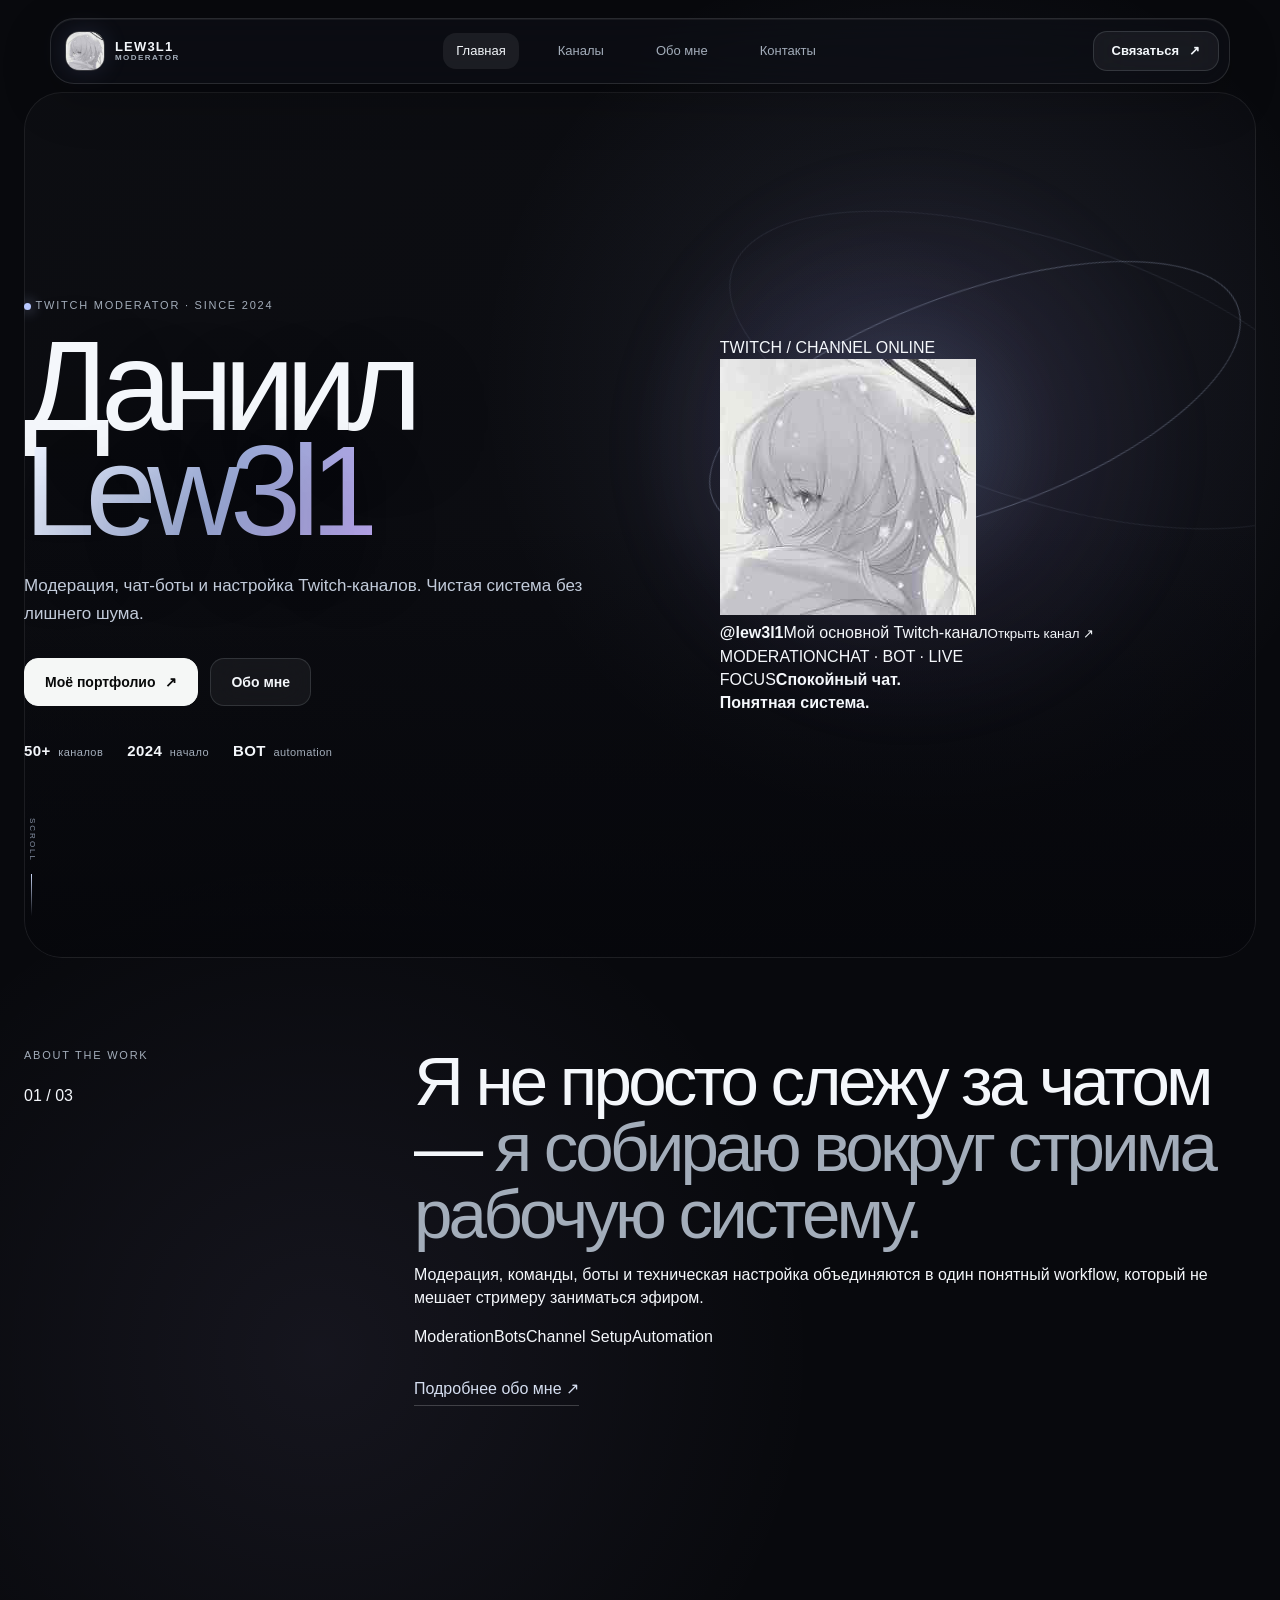
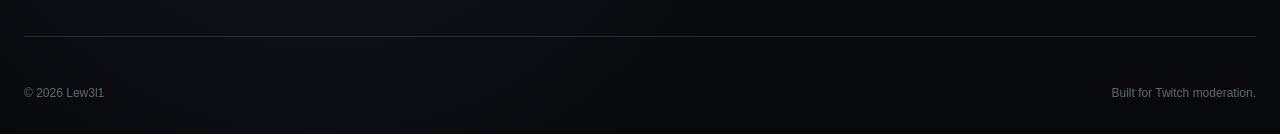
==== commit 390d28a1: "Refine home layout with Twitch channel mini card and improved work section" ====
--- a/index.html
+++ b/index.html
@@ -7,6 +7,37 @@
 <body class="site-shell home-page">
 <div class="page-loader" id="pageLoader" role="status" aria-live="polite" aria-label="Загрузка страницы"><div class="loader-inner"><img class="loader-art" src="assets/loader.svg" alt="Lew3l1"><div class="loader-wordmark">LEW3L1</div><div class="loader-status">initializing portfolio</div><div class="loader-progress" aria-hidden="true"><span></span></div></div></div>
 <header class="site-header floating-header" data-site-header><a class="brand brand-avatar" href="index.html" aria-label="Lew3l1 — главная"><span class="brand-avatar-wrap"><img src="assets/about/profile-art.jpg" alt="Lew3l1"></span><span class="brand-copy"><strong>LEW3L1</strong><small>MODERATOR</small></span></a><nav class="nav" aria-label="Основная навигация"><a class="nav-link is-active" href="index.html" aria-current="page">Главная</a><a class="nav-link" href="channels.html">Каналы</a><a class="nav-link" href="about.html">Обо мне</a><a class="nav-link" href="contact.html">Контакты</a></nav><a class="button button-small button-glass header-contact" href="contact.html">Связаться <span aria-hidden="true">↗</span></a></header>
-<main><section class="home-hero page-container" data-reveal><div class="home-visual" aria-hidden="true"><div class="home-glow"></div><div class="home-orbit home-orbit-a"></div><div class="home-orbit home-orbit-b"></div><div class="home-grid"></div></div><div class="home-copy"><p class="eyebrow"><span class="status-dot"></span> Twitch moderator · since 2024</p><h1>Даниил<br><span>Lew3l1</span></h1><p class="home-lead">Модерация, чат-боты и настройка Twitch-каналов. Спокойный чат, понятная система и рабочая автоматизация.</p><div class="hero-actions"><a class="button button-solid" href="channels.html">Моё портфолио <span aria-hidden="true">↗</span></a><a class="button button-glass" href="about.html">Обо мне</a></div><div class="home-meta"><span><strong>50+</strong> каналов</span><span><strong>2024</strong> начало</span><span><strong>BOT</strong> automation</span></div></div><div class="home-avatar-wrap" data-parallax="0.08"><div class="home-avatar-halo"></div><div class="home-avatar-card"><img src="assets/about/profile-art.jpg" alt="Lew3l1" loading="eager"><div class="home-avatar-info"><span>@lew3l1</span><small>Twitch / Moderator</small></div></div></div><div class="home-scroll-note" aria-hidden="true">SCROLL <span></span></div></section><section class="home-intro page-container" data-reveal><p class="eyebrow">ABOUT THE WORK</p><div><h2>Не просто слежу за чатом — <span>строю рабочую систему вокруг стрима.</span></h2><a class="text-link" href="about.html">Подробнее обо мне ↗</a></div></section></main>
-<button class="back-to-top" type="button" data-back-to-top aria-label="Вернуться наверх"><span>↑</span></button><footer class="site-footer page-container"><span>© 2026 Lew3l1</span><span>Built for Twitch moderation.</span></footer><script src="js/loader.js" defer></script><script src="js/app.js" defer></script>
-</body></html>+<main>
+<section class="home-hero page-container" data-reveal>
+  <div class="home-visual" aria-hidden="true"><div class="home-glow"></div><div class="home-orbit home-orbit-a"></div><div class="home-orbit home-orbit-b"></div><div class="home-grid"></div></div>
+  <div class="home-copy">
+    <p class="eyebrow"><span class="status-dot"></span> Twitch moderator · since 2024</p>
+    <h1>Даниил<br><span>Lew3l1</span></h1>
+    <p class="home-lead">Модерация, чат-боты и настройка Twitch-каналов. Чистая система без лишнего шума.</p>
+    <div class="hero-actions"><a class="button button-solid" href="channels.html">Моё портфолио <span aria-hidden="true">↗</span></a><a class="button button-glass" href="about.html">Обо мне</a></div>
+    <div class="home-meta"><span><strong>50+</strong> каналов</span><span><strong>2024</strong> начало</span><span><strong>BOT</strong> automation</span></div>
+  </div>
+  <div class="home-side" data-parallax="0.08">
+    <a class="twitch-mini-card" href="https://www.twitch.tv/lew3l1" target="_blank" rel="noreferrer" aria-label="Открыть Twitch-канал Lew3l1">
+      <div class="twitch-mini-top"><span>TWITCH / CHANNEL</span><span class="twitch-live"><i></i> ONLINE</span></div>
+      <div class="twitch-mini-main"><div class="twitch-mini-avatar"><img src="assets/about/profile-art.jpg" alt="Lew3l1"></div><div class="twitch-mini-copy"><strong>@lew3l1</strong><span>Мой основной Twitch-канал</span><small>Открыть канал ↗</small></div></div>
+      <div class="twitch-mini-footer"><span>MODERATION</span><span>CHAT · BOT · LIVE</span></div>
+    </a>
+    <div class="home-side-note"><span>FOCUS</span><strong>Спокойный чат.<br>Понятная система.</strong></div>
+  </div>
+  <div class="home-scroll-note" aria-hidden="true">SCROLL <span></span></div>
+</section>
+
+<section class="home-intro page-container" data-reveal>
+  <div class="home-intro-label"><p class="eyebrow">ABOUT THE WORK</p><span>01 / 03</span></div>
+  <div class="home-intro-content">
+    <h2>Я не просто слежу за чатом — <span>я собираю вокруг стрима рабочую систему.</span></h2>
+    <p>Модерация, команды, боты и техническая настройка объединяются в один понятный workflow, который не мешает стримеру заниматься эфиром.</p>
+    <div class="home-intro-tags"><span>Moderation</span><span>Bots</span><span>Channel Setup</span><span>Automation</span></div>
+    <a class="text-link" href="about.html">Подробнее обо мне <span aria-hidden="true">↗</span></a>
+  </div>
+</section>
+</main>
+<button class="back-to-top" type="button" data-back-to-top aria-label="Вернуться наверх"><span>↑</span></button>
+<footer class="site-footer page-container"><span>© 2026 Lew3l1</span><span>Built for Twitch moderation.</span></footer><script src="js/loader.js" defer></script><script src="js/app.js" defer></script>
+</body></html>
--- a/css/components.css
+++ b/css/components.css
@@ -1,2 +1,9 @@
-.hero{position:relative;min-height:760px;display:grid;grid-template-columns:1.05fr .95fr;align-items:center;gap:40px;padding-top:52px;isolation:isolate}.hero::after{content:"";position:absolute;inset:8% 5% 0;border:1px solid rgba(212,225,255,.08);border-radius:42px;pointer-events:none;z-index:-1}.hero-scene{position:absolute;inset:-120px -14vw -80px;overflow:hidden;z-index:-2;pointer-events:none;background:radial-gradient(circle at 78% 30%,rgba(166,190,255,.18),transparent 24%),radial-gradient(circle at 44% 72%,rgba(172,138,255,.14),transparent 24%),linear-gradient(180deg,#0b1220 0%,#10182a 48%,#08090d 100%)}.hero-scene::before{content:"";position:absolute;inset:0;background:radial-gradient(circle at 80% 42%,rgba(207,220,255,.35),transparent 3%),radial-gradient(circle at 20% 28%,rgba(179,205,255,.2),transparent 2%),radial-gradient(circle at 62% 18%,rgba(220,232,255,.24),transparent 2%),linear-gradient(180deg,transparent 58%,rgba(3,5,10,.82) 100%);opacity:.9}.hero-scene::after{content:"";position:absolute;inset:0;background-image:linear-gradient(rgba(207,220,255,.055) 1px,transparent 1px),linear-gradient(90deg,rgba(207,220,255,.055) 1px,transparent 1px);background-size:72px 72px;mask-image:linear-gradient(to top,rgba(0,0,0,.65),transparent 72%);opacity:.3}.scene-grid{position:absolute;inset:38% -5% -16%;background:linear-gradient(180deg,transparent,rgba(178,203,255,.12)),repeating-linear-gradient(92deg,transparent 0 76px,rgba(183,201,255,.06) 77px 78px);transform:perspective(600px) rotateX(64deg) scale(1.18);transform-origin:bottom center}.scene-mist{position:absolute;border-radius:50%;filter:blur(45px);mix-blend-mode:screen}.scene-mist-a{width:720px;height:260px;right:-90px;top:34%;background:radial-gradient(circle,rgba(168,196,255,.18),transparent 70%)}.scene-mist-b{width:620px;height:220px;left:12%;bottom:8%;background:radial-gradient(circle,rgba(192,171,255,.16),transparent 72%)}.scene-horizon{position:absolute;left:5%;right:5%;bottom:27%;height:120px;background:linear-gradient(180deg,transparent,rgba(70,91,136,.15),transparent);filter:blur(10px);border-radius:50%}.scene-crystal{position:absolute;filter:drop-shadow(0 18px 45px rgba(136,167,255,.25));transform:rotate(15deg);will-change:transform}.scene-crystal-main{width:190px;height:330px;right:17%;top:17%;background:linear-gradient(145deg,rgba(226,236,255,.88),rgba(120,144,208,.62) 48%,rgba(74,57,133,.72));clip-path:polygon(50% 0,100% 16%,86% 100%,44% 84%,0 28%);opacity:.76}.scene-crystal-main span{position:absolute;inset:14% 22% 22% 30%;background:linear-gradient(145deg,rgba(245,249,255,.4),transparent 45%,rgba(150,133,255,.45));clip-path:polygon(50% 0,100% 16%,84% 100%,0 28%)}.scene-crystal-small{width:54px;height:92px;background:linear-gradient(145deg,#d9e7ff,#7f8cc6 55%,#5a3d9b);clip-path:polygon(48% 0,100% 24%,74% 100%,14% 78%,0 26%);opacity:.62}.scene-crystal-one{right:44%;top:28%}.scene-crystal-two{right:8%;bottom:19%;width:38px;height:64px}.scene-orbit{position:absolute;border:1px solid rgba(202,217,255,.55);border-radius:50%;transform:rotate(-18deg);opacity:.55}.orbit-a{width:420px;height:150px;right:4%;top:35%}.orbit-b{width:500px;height:180px;right:0%;top:29%;opacity:.25}.scene-star{position:absolute;width:3px;height:3px;border-radius:50%;background:#e5ecff;box-shadow:0 0 18px 3px rgba(198,220,255,.8)}.star-one{top:18%;left:48%}.star-two{top:28%;right:31%}.star-three{top:44%;left:68%}.star-four{top:12%;right:24%}.hero h1{position:relative;font-size:clamp(74px,9.4vw,146px);line-height:.78;letter-spacing:-.075em;font-weight:520;margin:0 0 30px;text-shadow:0 16px 60px rgba(0,0,0,.25)}.hero-role{display:inline-block;font-size:.36em;letter-spacing:.24em;line-height:1.1;margin-top:12px;color:#d9e3fa;font-weight:560}.hero-lead{max-width:590px;color:#c0cad7;font-size:17px;line-height:1.65}.hero-lead strong{color:var(--text)}.hero-actions{display:flex;gap:12px;margin-top:30px}.hero-visual{min-height:510px;position:relative;display:grid;place-items:center}.hero-floating-card{z-index:3;justify-self:end}.glass-profile{position:relative;width:min(100%,460px);padding:24px;border:1px solid rgba(255,255,255,.14);border-radius:var(--radius-xl);background:linear-gradient(145deg,rgba(235,243,255,.11),rgba(160,177,218,.045) 58%,rgba(115,91,178,.08));backdrop-filter:blur(30px);box-shadow:0 40px 100px rgba(0,0,0,.42),0 0 70px rgba(139,161,230,.11);overflow:hidden}.profile-topline,.profile-meta{display:flex;justify-content:space-between;gap:16px}.profile-topline{font-size:10px;letter-spacing:.12em;color:#a5b0c0}.live-pill{color:var(--text);display:flex;align-items:center;gap:7px}.profile-symbol{height:310px;display:grid;place-items:center;font-size:180px;letter-spacing:-.12em;font-weight:800;color:rgba(225,235,255,.09);text-shadow:0 0 80px rgba(159,181,255,.25)}.profile-meta{border-top:1px solid var(--line);padding-top:18px}.meta-label{display:block;font-size:9px;letter-spacing:.14em;color:#788499;margin-bottom:5px}.profile-meta strong{font-size:13px}.signal-bars{display:flex;align-items:flex-end;gap:5px;height:34px;margin-top:22px}.signal-bars i{display:block;width:4px;border-radius:10px;background:linear-gradient(180deg,#dbe8ff,#9d9af7);opacity:.75}.signal-bars i:nth-child(1){height:10%}.signal-bars i:nth-child(2){height:28%}.signal-bars i:nth-child(3){height:45%}.signal-bars i:nth-child(4){height:65%}.signal-bars i:nth-child(5){height:40%}.signal-bars i:nth-child(6){height:80%}.signal-bars i:nth-child(7){height:55%}.glass-mini-card{position:absolute;z-index:4;border:1px solid rgba(226,236,255,.13);background:linear-gradient(145deg,rgba(231,240,255,.09),rgba(151,135,207,.055));backdrop-filter:blur(22px);box-shadow:0 22px 60px rgba(0,0,0,.28);border-radius:20px}.hero-quote{right:-1%;top:23%;width:250px;padding:18px 20px}.hero-quote p{margin:8px 0 12px;color:#d7deec;font-size:13px;line-height:1.5}.quote-mark{font-size:28px;line-height:1;color:#bdcfff}.quote-author{font-size:9px;letter-spacing:.15em;color:#8995aa}.hero-media-dock{right:2%;bottom:6%;width:320px;padding:12px;display:flex;align-items:center;gap:12px}.media-thumb{position:relative;width:58px;height:44px;flex:0 0 58px;border-radius:13px;background:linear-gradient(145deg,#394763,#6e6db3 55%,#282436);overflow:hidden}.media-thumb::before,.media-thumb::after{content:"";position:absolute;inset:0;background:linear-gradient(135deg,transparent 36%,rgba(255,255,255,.24) 37% 39%,transparent 40%);transform:translateX(-18px)}.media-thumb::after{transform:translateX(12px) rotate(90deg);opacity:.5}.media-thumb span{position:absolute;width:10px;height:10px;border:1px solid rgba(255,255,255,.8);border-radius:50%;left:11px;top:9px}.media-copy{min-width:0;display:grid;gap:3px}.media-copy span{font-size:8px;letter-spacing:.14em;color:#8c98ad}.media-copy strong{font-size:12px;white-space:nowrap;overflow:hidden;text-overflow:ellipsis}.media-play{margin-left:auto;width:28px;height:28px;border-radius:50%;display:grid;place-items:center;background:#e8efff;color:#1a2030;font-size:10px}.hero-scroll-hint{position:absolute;left:50%;bottom:34px;transform:translateX(-50%);display:flex;align-items:center;gap:10px;color:#95a2ba;font-size:8px;letter-spacing:.2em}.hero-scroll-hint i{display:block;width:1px;height:35px;background:linear-gradient(180deg,#d6e1ff,transparent)}.hero-index{position:absolute;left:-10px;bottom:30px;display:flex;align-items:center;gap:10px;color:#8490a4;font-size:10px;letter-spacing:.14em;transform:rotate(-90deg);transform-origin:left bottom}.hero-index b{display:block;width:50px;height:1px;background:linear-gradient(90deg,#9eb8ff,transparent)}.stats{display:grid;grid-template-columns:repeat(4,1fr);gap:10px}.stat-card{padding:25px;border:1px solid var(--line);border-radius:var(--radius-md);background:rgba(236,241,248,.028);backdrop-filter:blur(14px)}.stat-card strong{display:block;font-size:28px;letter-spacing:-.04em}.stat-card span{display:block;color:var(--muted);font-size:12px;margin-top:8px}.services{padding-top:150px}.section-heading h2,.closing h2{font-size:clamp(46px,6vw,82px);line-height:.9;letter-spacing:-.06em;font-weight:500;margin:0}.service-grid{display:grid;grid-template-columns:repeat(3,1fr);gap:12px;margin-top:48px}.service-card{min-height:270px;padding:26px;border:1px solid var(--line);border-radius:var(--radius-lg);background:linear-gradient(145deg,rgba(236,241,248,.055),rgba(200,183,255,.018));transition:transform .35s var(--ease),border-color .35s var(--ease),box-shadow .35s var(--ease)}.service-card:hover{transform:translateY(-6px);border-color:rgba(185,201,255,.3);box-shadow:0 28px 80px rgba(66,62,110,.16)}.service-index{font-size:11px;color:var(--accent);letter-spacing:.12em}.service-card h3{font-size:28px;font-weight:550;letter-spacing:-.04em;margin:78px 0 12px}.service-card p{font-size:14px;color:var(--muted);max-width:320px}.closing{margin-top:150px;padding:52px;border:1px solid var(--line);border-radius:var(--radius-xl);background:linear-gradient(120deg,rgba(185,201,255,.07),rgba(200,183,255,.04));display:flex;align-items:flex-end;justify-content:space-between;gap:30px}.closing .eyebrow{margin-bottom:16px}
-@media (prefers-reduced-motion:reduce){.scene-grid,.scene-mist,.scene-horizon,.scene-crystal,.scene-orbit,.hero-floating-card,.hero-quote,.hero-media-dock{transform:none!important}.scene-crystal,.scene-orbit{display:none}.hero-scroll-hint{display:none}.service-card,.button{transition:none}}
+.hero{position:relative;min-height:760px;display:grid;grid-template-columns:1.05fr .95fr;align-items:center;gap:40px;padding-top:52px;isolation:isolate}.hero::after{content:"";position:absolute;inset:8% 5% 0;border:1px solid rgba(212,225,255,.08);border-radius:42px;pointer-events:none;z-index:-1}.hero-scene{position:absolute;inset:-120px -14vw -80px;overflow:hidden;z-index:-2;pointer-events:none;background:radial-gradient(circle at 78% 30%,rgba(166,190,255,.18),transparent 24%),radial-gradient(circle at 44% 72%,rgba(172,138,255,.14),transparent 24%),linear-gradient(180deg,#0b1220 0%,#10182a 48%,#08090d 100%)}.hero-scene::before{content:"";position:absolute;inset:0;background:radial-gradient(circle at 80% 42%,rgba(207,220,255,.35),transparent 3%),radial-gradient(circle at 20% 28%,rgba(179,205,255,.2),transparent 2%),radial-gradient(circle at 62% 18%,rgba(220,232,255,.24),transparent 2%),linear-gradient(180deg,transparent 58%,rgba(3,5,10,.82) 100%);opacity:.9}.hero-scene::after{content:"";position:absolute;inset:0;background-image:linear-gradient(rgba(207,220,255,.055) 1px,transparent 1px),linear-gradient(90deg,rgba(207,220,255,.055) 1px,transparent 1px);background-size:72px 72px;mask-image:linear-gradient(to top,rgba(0,0,0,.65),transparent 72%);opacity:.3}.scene-grid{position:absolute;inset:38% -5% -16%;background:linear-gradient(180deg,transparent,rgba(178,203,255,.12)),repeating-linear-gradient(92deg,transparent 0 76px,rgba(183,201,255,.06) 77px 78px);transform:perspective(600px) rotateX(64deg) scale(1.18);transform-origin:bottom center}.scene-mist{position:absolute;border-radius:50%;filter:blur(45px);mix-blend-mode:screen}.scene-mist-a{width:720px;height:260px;right:-90px;top:34%;background:radial-gradient(circle,rgba(168,196,255,.18),transparent 70%)}.scene-mist-b{width:620px;height:220px;left:12%;bottom:8%;background:radial-gradient(circle,rgba(192,171,255,.16),transparent 72%)}.scene-horizon{position:absolute;left:5%;right:5%;bottom:27%;height:120px;background:linear-gradient(180deg,transparent,rgba(70,91,136,.15),transparent);filter:blur(10px);border-radius:50%}.scene-crystal{position:absolute;filter:drop-shadow(0 18px 45px rgba(136,167,255,.25));transform:rotate(15deg);will-change:transform}.scene-crystal-main{width:190px;height:330px;right:17%;top:17%;background:linear-gradient(145deg,rgba(226,236,255,.88),rgba(120,144,208,.62) 48%,rgba(74,57,133,.72));clip-path:polygon(50% 0,100% 16%,86% 100%,44% 84%,0 28%);opacity:.76}.scene-crystal-main span{position:absolute;inset:14% 22% 22% 30%;background:linear-gradient(145deg,rgba(245,249,255,.4),transparent 45%,rgba(150,133,255,.45));clip-path:polygon(50% 0,100% 16%,84% 100%,0 28%)}.scene-crystal-small{width:54px;height:92px;background:linear-gradient(145deg,#d9e7ff,#7f8cc6 55%,#5a3d9b);clip-path:polygon(48% 0,100% 24%,74% 100%,14% 78%,0 26%);opacity:.62}.scene-crystal-one{right:44%;top:28%}.scene-crystal-two{right:8%;bottom:19%;width:38px;height:64px}.scene-orbit{position:absolute;border:1px solid rgba(202,217,255,.55);border-radius:50%;transform:rotate(-18deg);opacity:.55}.orbit-a{width:420px;height:150px;right:4%;top:35%}.orbit-b{width:500px;height:180px;right:0%;top:29%;opacity:.25}.scene-star{position:absolute;width:3px;height:3px;border-radius:50%;background:#e5ecff;box-shadow:0 0 18px 3px rgba(198,220,255,.8)}.star-one{top:18%;left:48%}.star-two{top:28%;right:31%}.star-three{top:44%;left:68%}.star-four{top:12%;right:24%}.hero h1{position:relative;font-size:clamp(74px,9.4vw,146px);line-height:.78;letter-spacing:-.075em;font-weight:520;margin:0 0 30px;text-shadow:0 16px 60px rgba(0,0,0,.25)}.hero-role{display:inline-block;font-size:.36em;letter-spacing:.24em;line-height:1.1;margin-top:12px;color:#d9e3fa;font-weight:560}.hero-lead{max-width:590px;color:#c0cad7;font-size:17px;line-height:1.65}.hero-lead strong{color:var(--text)}.hero-actions{display:flex;gap:12px;margin-top:30px}.hero-visual{min-height:510px;position:relative;display:grid;place-items:center}.hero-floating-card{z-index:3;justify-self:end}.glass-profile{position:relative;width:min(100%,460px);padding:24px;border:1px solid rgba(255,255,255,.14);border-radius:var(--radius-xl);background:linear-gradient(145deg,rgba(235,243,255,.11),rgba(160,177,218,.045) 58%,rgba(115,91,178,.08));backdrop-filter:blur(30px);box-shadow:0 40px 100px rgba(0,0,0,.42),0 0 70px rgba(139,161,230,.11);overflow:hidden}.profile-topline,.profile-meta{display:flex;justify-content:space-between;gap:16px}.profile-topline{font-size:10px;letter-spacing:.12em;color:#a5b0c0}.live-pill{color:var(--text);display:flex;align-items:center;gap:7px}.profile-symbol{height:310px;display:grid;place-items:center;font-size:180px;letter-spacing:-.12em;font-weight:800;color:rgba(225,235,255,.09);text-shadow:0 0 80px rgba(159,181,255,.25)}.profile-meta{border-top:1px solid var(--line);padding-top:18px}.meta-label{display:block;font-size:9px;letter-spacing:.14em;color:#788499;margin-bottom:5px}.profile-meta strong{font-size:13px}.signal-bars{display:flex;align-items:flex-end;gap:5px;height:34px;margin-top:22px}.signal-bars i{display:block;width:4px;border-radius:10px;background:linear-gradient(180deg,#dbe8ff,#9d9af7);opacity:.75}.signal-bars i:nth-child(1){height:10%}.signal-bars i:nth-child(2){height:28%}.signal-bars i:nth-child(3){height:45%}.signal-bars i:nth-child(4){height:65%}.signal-bars i:nth-child(5){height:40%}.signal-bars i:nth-child(6){height:80%}.signal-bars i:nth-child(7){height:55%}.glass-mini-card{position:absolute;z-index:4;border:1px solid rgba(226,236,255,.13);background:linear-gradient(145deg,rgba(231,240,255,.09),rgba(151,135,207,.055));backdrop-filter:blur(22px);box-shadow:0 22px 60px rgba(0,0,0,.28);border-radius:20px}.hero-quote{right:-1%;top:23%;width:250px;padding:18px 20px}.hero-quote p{margin:8px 0 12px;color:#d7deec;font-size:13px;line-height:1.5}.quote-mark{font-size:28px;line-height:1;color:#bdcfff}.quote-author{font-size:9px;letter-spacing:.15em;color:#8995aa}.hero-media-dock{right:2%;bottom:6%;width:320px;padding:12px;display:flex;align-items:center;gap:12px}.media-thumb{position:relative;width:58px;height:44px;flex:0 0 58px;border-radius:13px;background:linear-gradient(145deg,#394763,#6e6db3 55%,#282436);overflow:hidden}.media-thumb::before,.media-thumb::after{content:"";position:absolute;inset:0;background:linear-gradient(135deg,transparent 36%,rgba(255,255,255,.24) 37% 39%,transparent 40%);transform:translateX(-18px)}.media-thumb::after{transform:translateX(12px) rotate(90deg);opacity:.5}.media-thumb span{position:absolute;width:10px;height:10px;border:1px solid rgba(255,255,255,.8);border-radius:50%;left:11px;top:9px}.media-copy{min-width:0;display:grid;gap:3px}.media-copy span{font-size:8px;letter-spacing:.14em;color:#8c98ad}.media-copy strong{font-size:12px;white-space:nowrap;overflow:hidden;text-overflow:ellipsis}.media-play{margin-left:auto;width:28px;height:28px;border-radius:50%;display:grid;place-items:center;background:#e8efff;color:#1a2030;font-size:10px}.hero-scroll-hint{position:absolute;left:50%;bottom:34px;transform:translateX(-50%);display:flex;align-items:center;gap:10px;color:#95a2ba;font-size:8px;letter-spacing:.2em}.hero-scroll-hint i{display:block;width:1px;height:35px;background:linear-gradient(180deg,#d6e1ff,transparent)}.hero-index{position:absolute;left:-10px;bottom:30px;display:flex;align-items:center;gap:10px;color:#8490a4;font-size:10px;letter-spacing:.14em;transform:rotate(-90deg);transform-origin:left bottom}.hero-index b{display:block;width:50px;height:1px;background:linear-gradient(90deg,#9eb8ff,transparent)}.stats{display:grid;grid-template-columns:repeat(4,1fr);gap:10px}.stat-card{padding:25px;border:1px solid var(--line);border-radius:var(--radius-md);background:rgba(236,241,248,.028);backdrop-filter:blur(14px)}.stat-card strong{display:block;font-size:28px;letter-spacing:-.04em}.stat-card span{display:block;color:var(--muted);font-size:12px;margin-top:8px}.services{padding-top:150px}.section-heading h2,.closing h2{font-size:clamp(46px,6vw,82px);line-height:.9;letter-spacing:-.06em;font-weight:500;margin:0}.service-grid{display:grid;grid-template-columns:repeat(3,1fr);gap:12px;margin-top:48px}.service-card{min-height:270px;padding:26px;border:1px solid var(--line);border-radius:var(--radius-lg);background:linear-gradient(145deg,rgba(236,241,248,.055),rgba(200,183,255,.018));transition:transform .35s var(--ease),border-color .35s var(--ease),box-shadow .35s var(--ease)}.service-card:hover{transform:translateY(-6px);border-color:rgba(185,201,255,.3);box-shadow:0 28px 80px rgba(66,62,110,.16)}.service-index{font-size:11px;color:var(--accent);letter-spacing:.12em}.service-card h3{font-size:28px;font-weight:550;letter-spacing:-.04em;margin:78px 0 12px}.service-card p{font-size:14px;color:var(--muted);max-width:320px}.closing{margin-top:150px;padding:52px;border:1px solid var(--line);border-radius:var(--radius-xl);background:linear-gradient(120deg,rgba(185,201,255,.07),rgba(200,183,255,.04));display:flex;align-items:flex-end;justify-content:space-between;gap:30px}.closing .eyebrow{margin-bottom:16px}@media (prefers-reduced-motion:reduce){.scene-grid,.scene-mist,.scene-horizon,.scene-crystal,.scene-orbit,.hero-floating-card,.hero-quote,.hero-media-dock{transform:none!important}.scene-crystal,.scene-orbit{display:none}.hero-scroll-hint{display:none}.service-card,.button{transition:none}}
+
+/* Floating navigation system */
+.site-header.floating-header,.site-header:not(.hero-chrome){position:fixed;top:18px;left:50%;z-index:1000;transform:translateX(-50%);width:min(calc(100% - 36px),1180px);min-height:66px;padding:9px 10px 9px 14px;margin:0;border:1px solid rgba(255,255,255,.12);border-radius:24px;background:rgba(15,17,24,.58);backdrop-filter:blur(24px) saturate(135%);-webkit-backdrop-filter:blur(24px) saturate(135%);box-shadow:0 16px 50px rgba(0,0,0,.22),inset 0 1px 0 rgba(255,255,255,.06);transition:width .35s var(--ease),top .35s var(--ease),background .35s var(--ease),box-shadow .35s var(--ease),border-color .35s var(--ease)}
+.site-header.is-scrolled{top:10px;width:min(calc(100% - 28px),980px);background:rgba(10,11,16,.78);border-color:rgba(255,255,255,.17);box-shadow:0 20px 60px rgba(0,0,0,.34),inset 0 1px 0 rgba(255,255,255,.07)}
+.brand-avatar{display:flex;align-items:center;gap:10px}.brand-avatar-wrap{width:40px;height:40px;border-radius:14px;overflow:hidden;border:1px solid rgba(255,255,255,.18);box-shadow:0 0 24px rgba(149,166,236,.14);flex:0 0 40px}.brand-avatar-wrap img{width:100%;height:100%;display:block;object-fit:cover}.brand-copy{display:grid;gap:1px;line-height:1}.brand-copy strong{font-size:13px;letter-spacing:.09em}.brand-copy small{font-size:8px;letter-spacing:.18em;color:var(--muted)}.floating-header .nav{margin:auto}.floating-header .nav-link{padding:9px 13px;border-radius:13px}.floating-header .nav-link:hover,.floating-header .nav-link.is-active{background:rgba(255,255,255,.07)}.header-contact{white-space:nowrap}
+.back-to-top{position:fixed;right:24px;bottom:24px;z-index:900;width:50px;height:50px;border-radius:18px;border:1px solid rgba(255,255,255,.14);background:rgba(18,20,28,.42);backdrop-filter:blur(18px) saturate(140%);-webkit-backdrop-filter:blur(18px) saturate(140%);color:var(--text);display:grid;place-items:center;box-shadow:0 12px 36px rgba(0,0,0,.25),inset 0 1px 0 rgba(255,255,255,.08);opacity:0;visibility:hidden;transform:translateY(12px);transition:opacity .3s var(--ease),transform .3s var(--ease),background .3s var(--ease),border-color .3s var(--ease)}.back-to-top.is-visible{opacity:1;visibility:visible;transform:translateY(0)}.back-to-top:hover{background:rgba(255,255,255,.10);border-color:rgba(255,255,255,.23)}.back-to-top span{font-size:20px;line-height:1}
+@media(max-width:780px){.site-header.floating-header,.site-header:not(.hero-chrome){top:10px;width:calc(100% - 20px);padding:8px}.site-header.is-scrolled{width:calc(100% - 16px);top:8px}.floating-header .nav{gap:2px}.floating-header .nav-link{font-size:11px;padding:8px 8px}.brand-copy small,.header-contact{display:none}.brand-avatar-wrap{width:38px;height:38px;flex-basis:38px}.back-to-top{right:16px;bottom:16px;width:46px;height:46px;border-radius:16px}}
+@media(max-width:560px){.floating-header .nav-link:nth-child(1){display:none}.floating-header .nav-link{font-size:10px}.site-header.floating-header{justify-content:space-between}.back-to-top{width:44px;height:44px}}
--- a/css/home.css
+++ b/css/home.css
@@ -1,31 +1,5 @@
-/* Home composition: keeps the cinematic hero aligned to the viewport instead of letting floating cards shift the layout. */
-.home-page{overflow-x:hidden;background:radial-gradient(circle at 75% 18%,rgba(185,201,255,.08),transparent 28%),radial-gradient(circle at 35% 72%,rgba(200,183,255,.07),transparent 26%),var(--bg)}
-.home-page .hero-chrome{position:relative;margin-top:18px}
-.home-page .hero{position:relative;isolation:isolate;min-height:calc(100svh - 112px);padding:58px 0 72px;display:grid;grid-template-columns:minmax(0,1.04fr) minmax(420px,.96fr);align-items:center;gap:44px}
-.home-page .hero-scene{position:absolute;inset:0;z-index:-2;pointer-events:none;overflow:hidden;border:1px solid rgba(220,230,242,.10);border-radius:42px;background:radial-gradient(circle at 73% 38%,rgba(185,201,255,.10),transparent 28%),linear-gradient(145deg,rgba(236,241,248,.025),rgba(200,183,255,.02))}
-.home-page .hero-scene:after{content:"";position:absolute;inset:0;background:linear-gradient(180deg,transparent 45%,rgba(3,5,9,.72) 100%),radial-gradient(circle at 35% 55%,rgba(185,201,255,.08),transparent 25%)}
-.home-page .hero-copy{position:relative;z-index:4;max-width:720px;padding-left:2px}
-.home-page .hero h1{margin-bottom:30px;max-width:760px}
-.home-page .hero-role{display:inline-block;color:var(--accent);font-size:.42em;line-height:1.06;letter-spacing:.18em;font-weight:500;text-transform:uppercase}
-.home-page .hero-lead{max-width:600px}
-.home-page .hero-actions{margin-top:28px}
-.home-page .hero-floating-card{z-index:3;justify-self:end;width:min(100%,470px);min-height:500px;transform-style:preserve-3d}
-.home-page .hero-quote{z-index:5;position:absolute;right:0;top:12%;width:min(310px,32vw)}
-.home-page .hero-media-dock{z-index:6;position:absolute;right:0;bottom:6%;min-width:320px}
-.home-page .hero-index{left:-18px}
-.home-page .hero-scroll-hint{left:12px}
-.home-page .stats{position:relative;z-index:8;margin-top:-2px}
-.home-page .stat-card{background:linear-gradient(145deg,rgba(236,241,248,.055),rgba(200,183,255,.025));backdrop-filter:blur(16px)}
-.scene-grid{position:absolute;left:-15%;right:-15%;bottom:-22%;height:65%;opacity:.33;background:linear-gradient(rgba(185,201,255,.10) 1px,transparent 1px),linear-gradient(90deg,rgba(185,201,255,.10) 1px,transparent 1px);background-size:72px 72px;transform:perspective(600px) rotateX(62deg) translateY(0);transform-origin:50% 100%}
-.scene-mist{position:absolute;border-radius:50%;filter:blur(46px);mix-blend-mode:screen}.scene-mist-a{width:46%;height:34%;left:-8%;top:26%;background:rgba(185,201,255,.09)}.scene-mist-b{width:40%;height:30%;right:-3%;bottom:8%;background:rgba(200,183,255,.08)}
-.scene-horizon{position:absolute;left:8%;right:8%;top:56%;height:1px;background:linear-gradient(90deg,transparent,rgba(185,201,255,.18),transparent);box-shadow:0 0 60px rgba(185,201,255,.08)}
-.scene-crystal{position:absolute;filter:drop-shadow(0 0 35px rgba(185,201,255,.18));background:linear-gradient(145deg,rgba(216,225,255,.22),rgba(113,129,171,.07) 58%,rgba(200,183,255,.18));clip-path:polygon(50% 0,86% 18%,100% 56%,76% 100%,28% 90%,0 48%,16% 16%);border:1px solid rgba(220,230,242,.18)}
-.scene-crystal-main{width:250px;height:330px;right:18%;top:22%;transform:rotate(12deg)}.scene-crystal-main span{position:absolute;inset:20% 30%;background:linear-gradient(180deg,rgba(255,255,255,.32),transparent);filter:blur(12px)}
-.scene-crystal-small{width:70px;height:96px}.scene-crystal-one{right:8%;top:19%;transform:rotate(-18deg)}.scene-crystal-two{right:25%;bottom:9%;width:48px;height:68px;transform:rotate(22deg)}
-.scene-orbit{position:absolute;border:1px solid rgba(185,201,255,.20);border-radius:50%;width:380px;height:150px;right:9%;top:28%;transform:rotate(-18deg);box-shadow:0 0 28px rgba(185,201,255,.05)}.orbit-b{width:470px;height:190px;right:1%;top:24%;transform:rotate(22deg);border-color:rgba(200,183,255,.11)}
-.scene-star{position:absolute;width:4px;height:4px;border-radius:50%;background:#edf3ff;box-shadow:0 0 18px rgba(220,230,255,.92)}.star-one{top:9%;right:36%}.star-two{top:17%;right:18%}.star-three{top:30%;right:43%;width:3px;height:3px}.star-four{bottom:24%;right:34%;width:3px;height:3px}
-.media-play{cursor:pointer;display:grid;place-items:center}.hero-media-dock{transition:transform .3s var(--ease),border-color .3s var(--ease),background .3s var(--ease);cursor:pointer}.hero-media-dock:hover{transform:translateY(-3px)}.hero-media-dock.is-active{border-color:rgba(185,201,255,.35);box-shadow:0 0 44px rgba(185,201,255,.10)}.hero-media-dock.is-active .media-thumb span{animation:workflowPulse 1.4s ease-in-out infinite}
-@keyframes workflowPulse{0%,100%{transform:scale(.88);opacity:.6}50%{transform:scale(1.12);opacity:1}}
-@media (max-width:1100px){.home-page .hero{grid-template-columns:1fr;min-height:auto;padding:82px 0 68px}.home-page .hero-floating-card{justify-self:center;width:min(100%,620px);min-height:430px}.home-page .hero-quote{right:3%;top:auto;bottom:18%;width:min(280px,36vw)}.home-page .hero-media-dock{right:3%;bottom:5%}.home-page .stats{margin-top:0}}
-@media (max-width:700px){.home-page .hero{padding:72px 0 44px;gap:26px}.home-page .hero-scene{border-radius:28px}.home-page .hero-floating-card{min-height:360px}.home-page .hero-quote{position:relative;right:auto;top:auto;bottom:auto;width:100%;margin-top:-10px}.home-page .hero-media-dock{position:relative;right:auto;bottom:auto;width:100%;min-width:0;margin-top:-4px}.home-page .hero-index,.home-page .hero-scroll-hint{display:none}.scene-crystal-main{width:170px;height:230px;right:-4%;top:26%}.scene-orbit{width:250px;height:110px;right:-5%;top:28%}}
-@media (prefers-reduced-motion:reduce){.hero-media-dock.is-active .media-thumb span{animation:none}}
+.home-page{overflow-x:hidden;background:radial-gradient(circle at 72% 22%,rgba(185,201,255,.10),transparent 27%),radial-gradient(circle at 25% 78%,rgba(200,183,255,.07),transparent 30%),var(--bg)}
+.home-page main{padding-top:92px}.home-hero{position:relative;min-height:calc(100svh - 34px);display:grid;grid-template-columns:1fr .82fr;align-items:center;gap:42px;isolation:isolate;overflow:hidden}.home-copy{position:relative;z-index:5;padding:70px 0 60px}.home-copy h1{font-size:clamp(76px,10vw,150px);line-height:.82;letter-spacing:-.075em;font-weight:520;margin:18px 0 28px;text-shadow:0 24px 80px rgba(0,0,0,.32)}.home-copy h1 span{color:transparent;background:linear-gradient(120deg,#edf3ff 5%,#9fafdc 55%,#bba6ef 100%);-webkit-background-clip:text;background-clip:text}.home-lead{max-width:590px;color:#c2cbda;font-size:17px;line-height:1.65;margin:0}.home-meta{display:flex;flex-wrap:wrap;gap:24px;margin-top:34px;color:var(--muted);font-size:11px;letter-spacing:.04em}.home-meta strong{color:var(--text);font-size:15px;margin-right:4px;font-weight:550}.home-visual{position:absolute;inset:0;z-index:-2;overflow:hidden;border-radius:38px;border:1px solid rgba(255,255,255,.07);background:radial-gradient(circle at 67% 40%,rgba(154,177,255,.10),transparent 22%),linear-gradient(145deg,rgba(235,242,255,.025),rgba(143,122,208,.018))}.home-visual:before{content:"";position:absolute;inset:0;background:linear-gradient(180deg,rgba(6,8,14,.02) 50%,rgba(5,6,10,.82) 100%);pointer-events:none}.home-grid{position:absolute;left:-12%;right:-12%;bottom:-30%;height:70%;background-image:linear-gradient(rgba(188,205,255,.09) 1px,transparent 1px),linear-gradient(90deg,rgba(188,205,255,.09) 1px,transparent 1px);background-size:70px 70px;transform:perspective(700px) rotateX(64deg);transform-origin:bottom center;opacity:.27}.home-glow{position:absolute;width:620px;height:620px;right:3%;top:5%;border-radius:50%;background:radial-gradient(circle,rgba(165,189,255,.16),rgba(121,100,181,.08) 32%,transparent 68%);filter:blur(12px)}.home-orbit{position:absolute;border:1px solid rgba(208,222,255,.28);border-radius:50%;transform:rotate(-20deg);filter:drop-shadow(0 0 18px rgba(159,180,255,.08))}.home-orbit-a{width:560px;height:220px;right:0;top:23%}.home-orbit-b{width:650px;height:260px;right:-9%;top:17%;transform:rotate(18deg);opacity:.35}.home-avatar-wrap{position:relative;z-index:4;justify-self:end;width:min(100%,500px);height:600px;display:grid;place-items:center}.home-avatar-halo{position:absolute;width:72%;height:72%;border-radius:50%;background:radial-gradient(circle,rgba(174,192,255,.20),rgba(161,133,221,.08) 40%,transparent 70%);filter:blur(15px)}.home-avatar-card{position:relative;width:min(100%,430px);height:530px;border-radius:32px;border:1px solid rgba(255,255,255,.15);background:linear-gradient(145deg,rgba(240,245,255,.12),rgba(141,158,205,.055) 55%,rgba(108,81,166,.08));backdrop-filter:blur(25px) saturate(125%);-webkit-backdrop-filter:blur(25px) saturate(125%);overflow:hidden;box-shadow:0 45px 120px rgba(0,0,0,.4),inset 0 1px 0 rgba(255,255,255,.08)}.home-avatar-card:after{content:"";position:absolute;inset:0;background:linear-gradient(180deg,transparent 46%,rgba(5,7,12,.8) 100%);pointer-events:none}.home-avatar-card img{position:absolute;inset:0;width:100%;height:100%;object-fit:cover;object-position:center;filter:saturate(.92) contrast(1.03)}.home-avatar-info{position:absolute;left:24px;right:24px;bottom:22px;z-index:2;display:flex;align-items:flex-end;justify-content:space-between;gap:14px}.home-avatar-info span{font-size:20px;letter-spacing:-.02em}.home-avatar-info small{color:#a4aec0;font-size:9px;text-transform:uppercase;letter-spacing:.18em}.home-scroll-note{position:absolute;left:2px;bottom:42px;display:flex;align-items:center;gap:12px;color:#8792a6;font-size:8px;letter-spacing:.25em;writing-mode:vertical-rl}.home-scroll-note span{display:block;width:1px;height:42px;background:linear-gradient(180deg,#c8d5f5,transparent)}.home-intro{display:grid;grid-template-columns:.38fr 1fr;gap:70px;padding-top:90px;padding-bottom:130px}.home-intro h2{font-size:clamp(38px,5.4vw,72px);line-height:.96;letter-spacing:-.055em;font-weight:500;margin:0;max-width:970px}.home-intro h2 span{color:var(--muted)}.text-link{display:inline-block;margin-top:28px;color:#d5def0;border-bottom:1px solid rgba(255,255,255,.2);padding-bottom:5px}.home-page .reveal{opacity:0;transform:translateY(18px);transition:opacity .75s ease,transform .75s var(--ease)}.home-page .reveal.is-visible{opacity:1;transform:none}
+@media(max-width:900px){.home-page main{padding-top:84px}.home-hero{grid-template-columns:1fr;min-height:auto;padding-top:30px}.home-copy{padding:48px 0 10px}.home-avatar-wrap{justify-self:center;width:min(100%,560px);height:520px;margin-top:-20px}.home-avatar-card{height:470px;max-width:390px}.home-scroll-note{display:none}.home-intro{grid-template-columns:1fr;gap:22px;padding-top:70px}}
+@media(max-width:620px){.home-page main{padding-top:76px}.home-hero{gap:12px}.home-copy h1{font-size:clamp(66px,19vw,104px);margin-bottom:22px}.home-lead{font-size:15px;line-height:1.6}.home-meta{gap:14px;margin-top:26px}.home-avatar-wrap{height:430px}.home-avatar-card{height:390px;border-radius:26px}.home-intro{padding-top:60px;padding-bottom:90px}.home-intro h2{font-size:40px}.home-visual{border-radius:28px}.home-orbit-a{width:390px;height:150px}.home-orbit-b{width:440px;height:170px}}
+@media(prefers-reduced-motion:reduce){.home-page .reveal{transition:none}.home-avatar-wrap{transform:none!important}}
